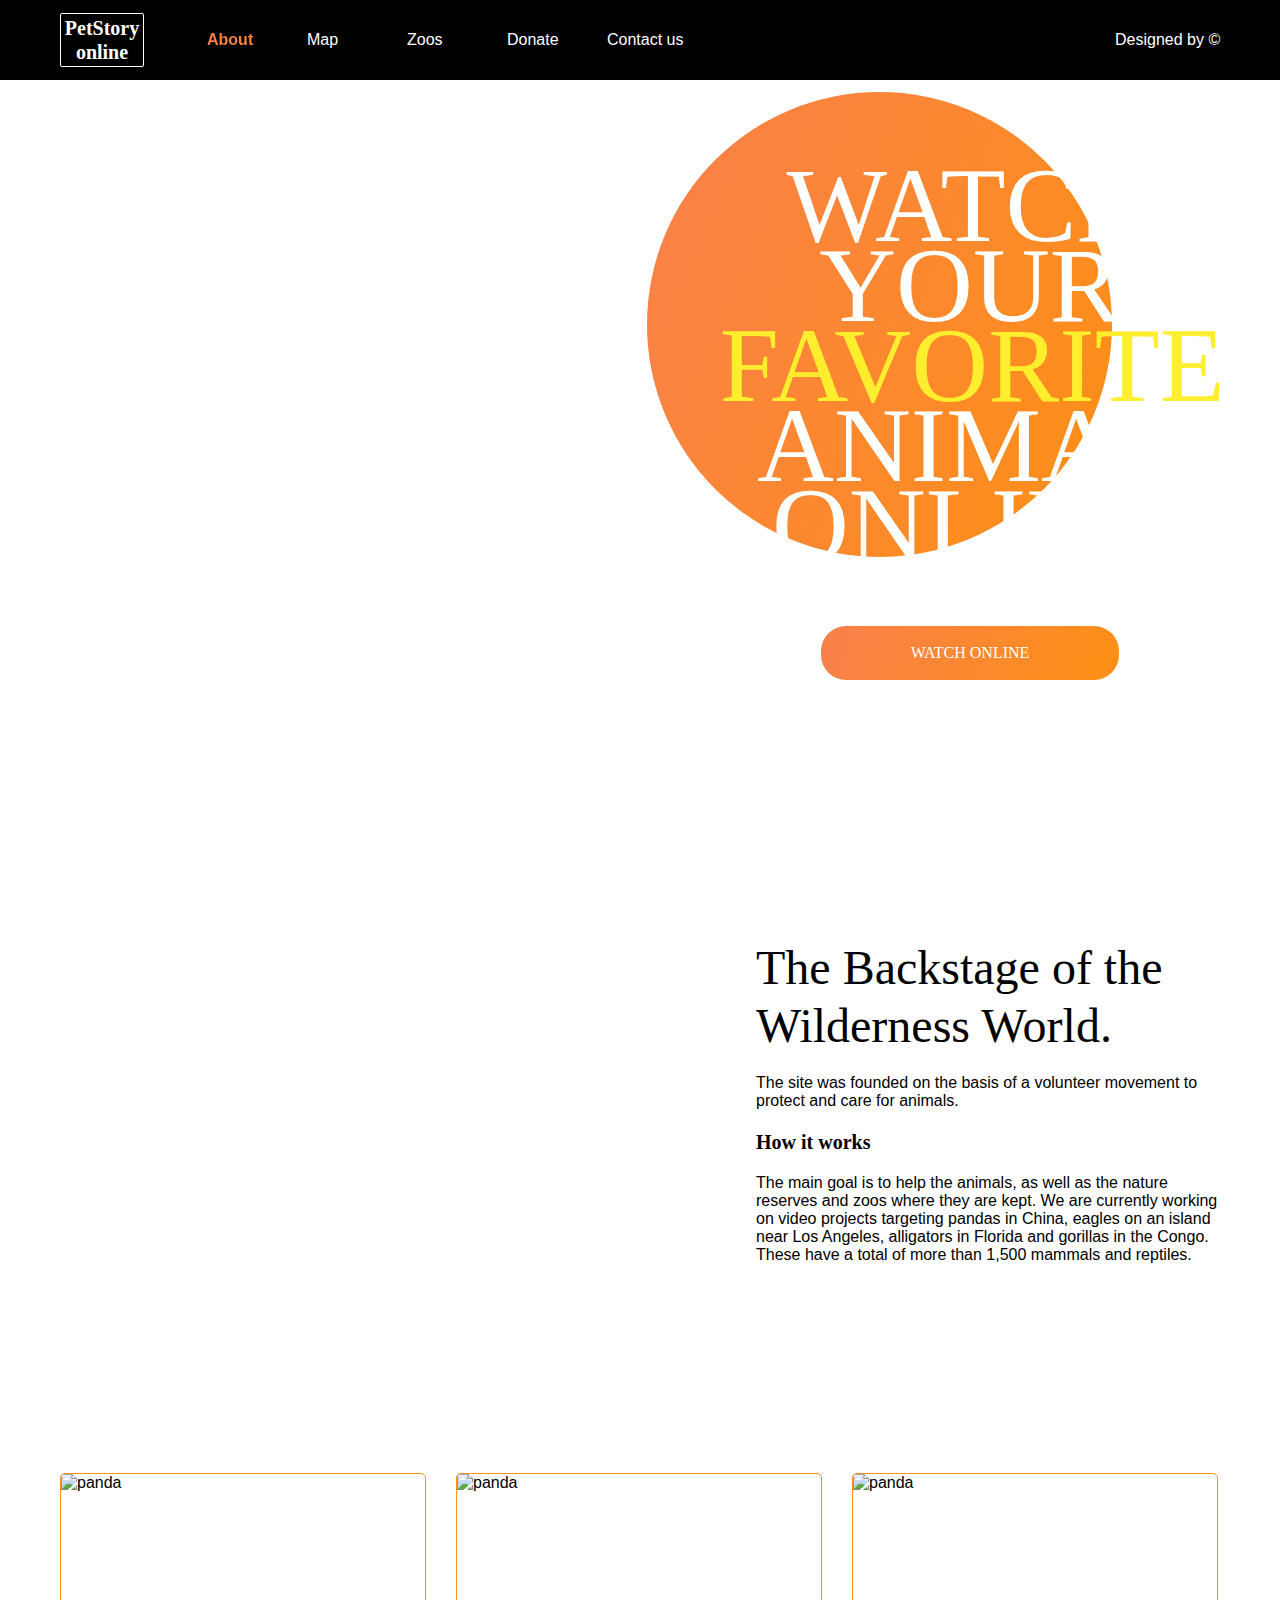
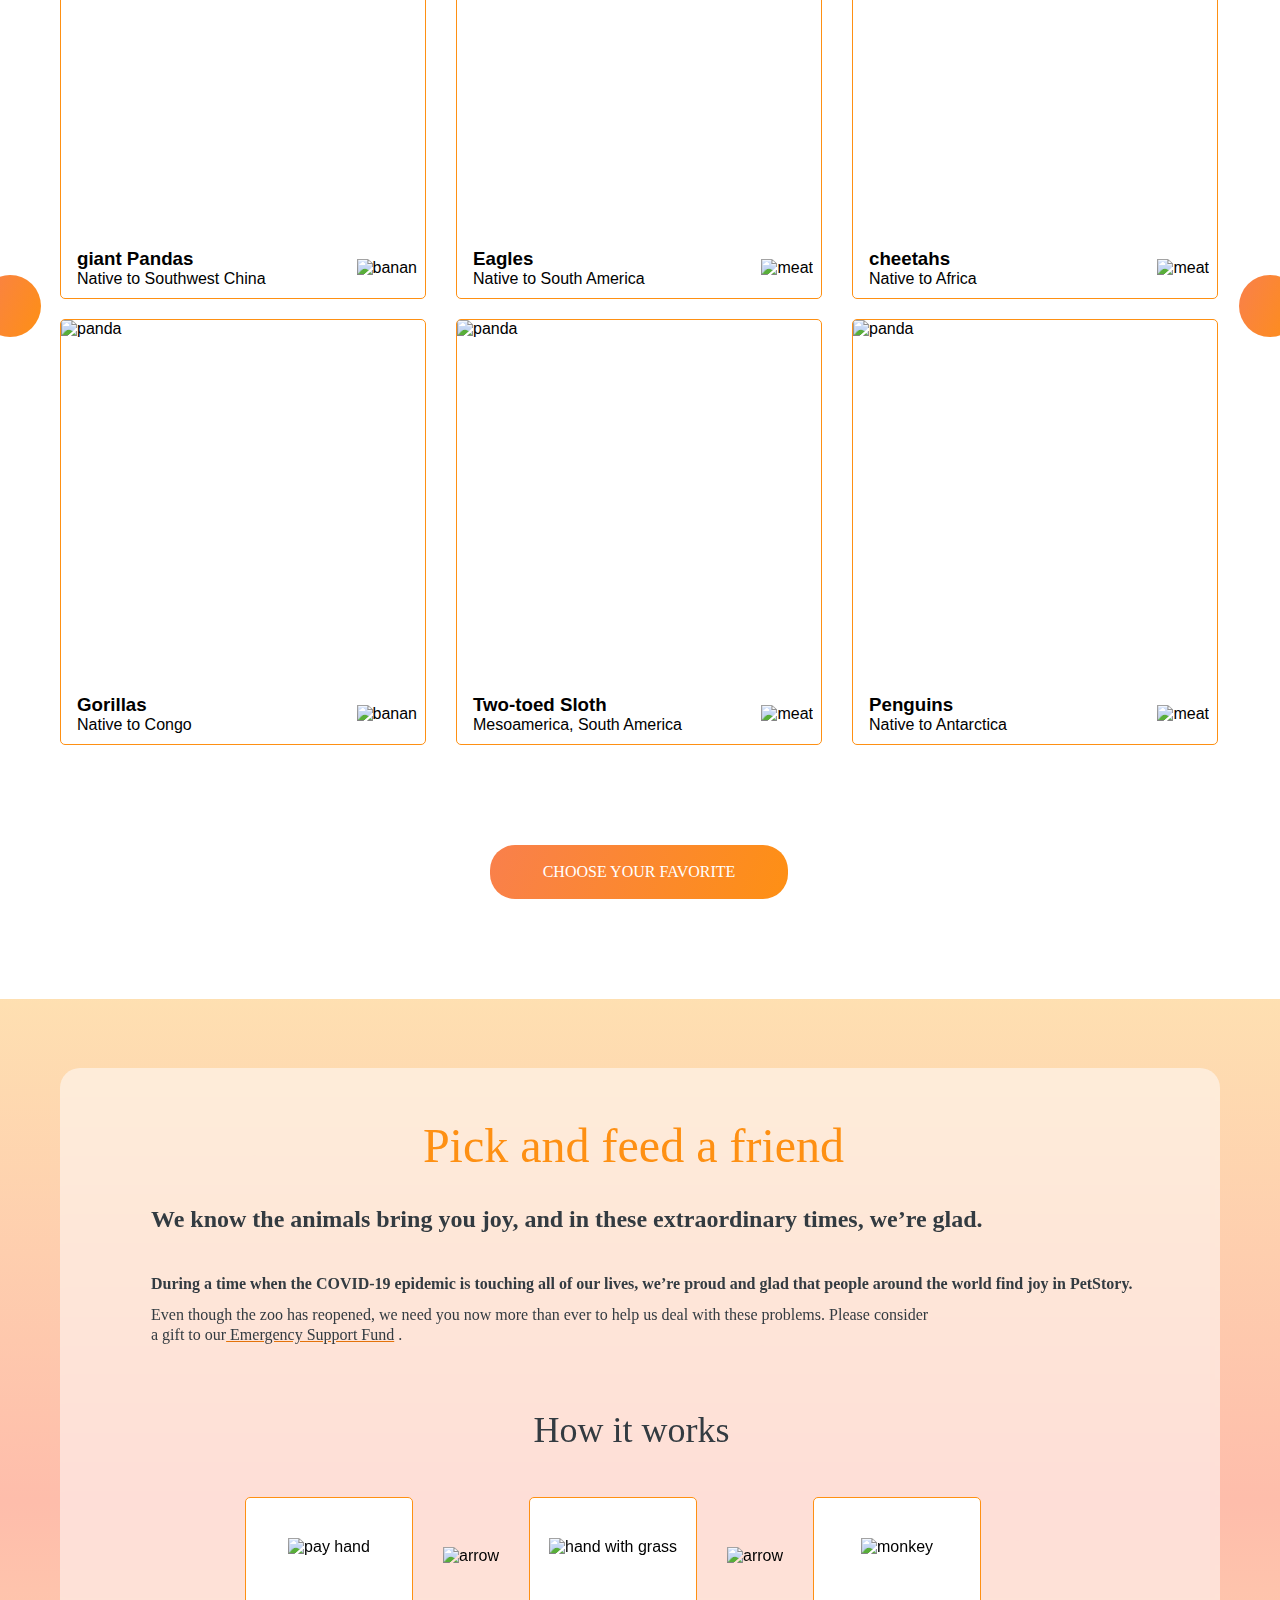
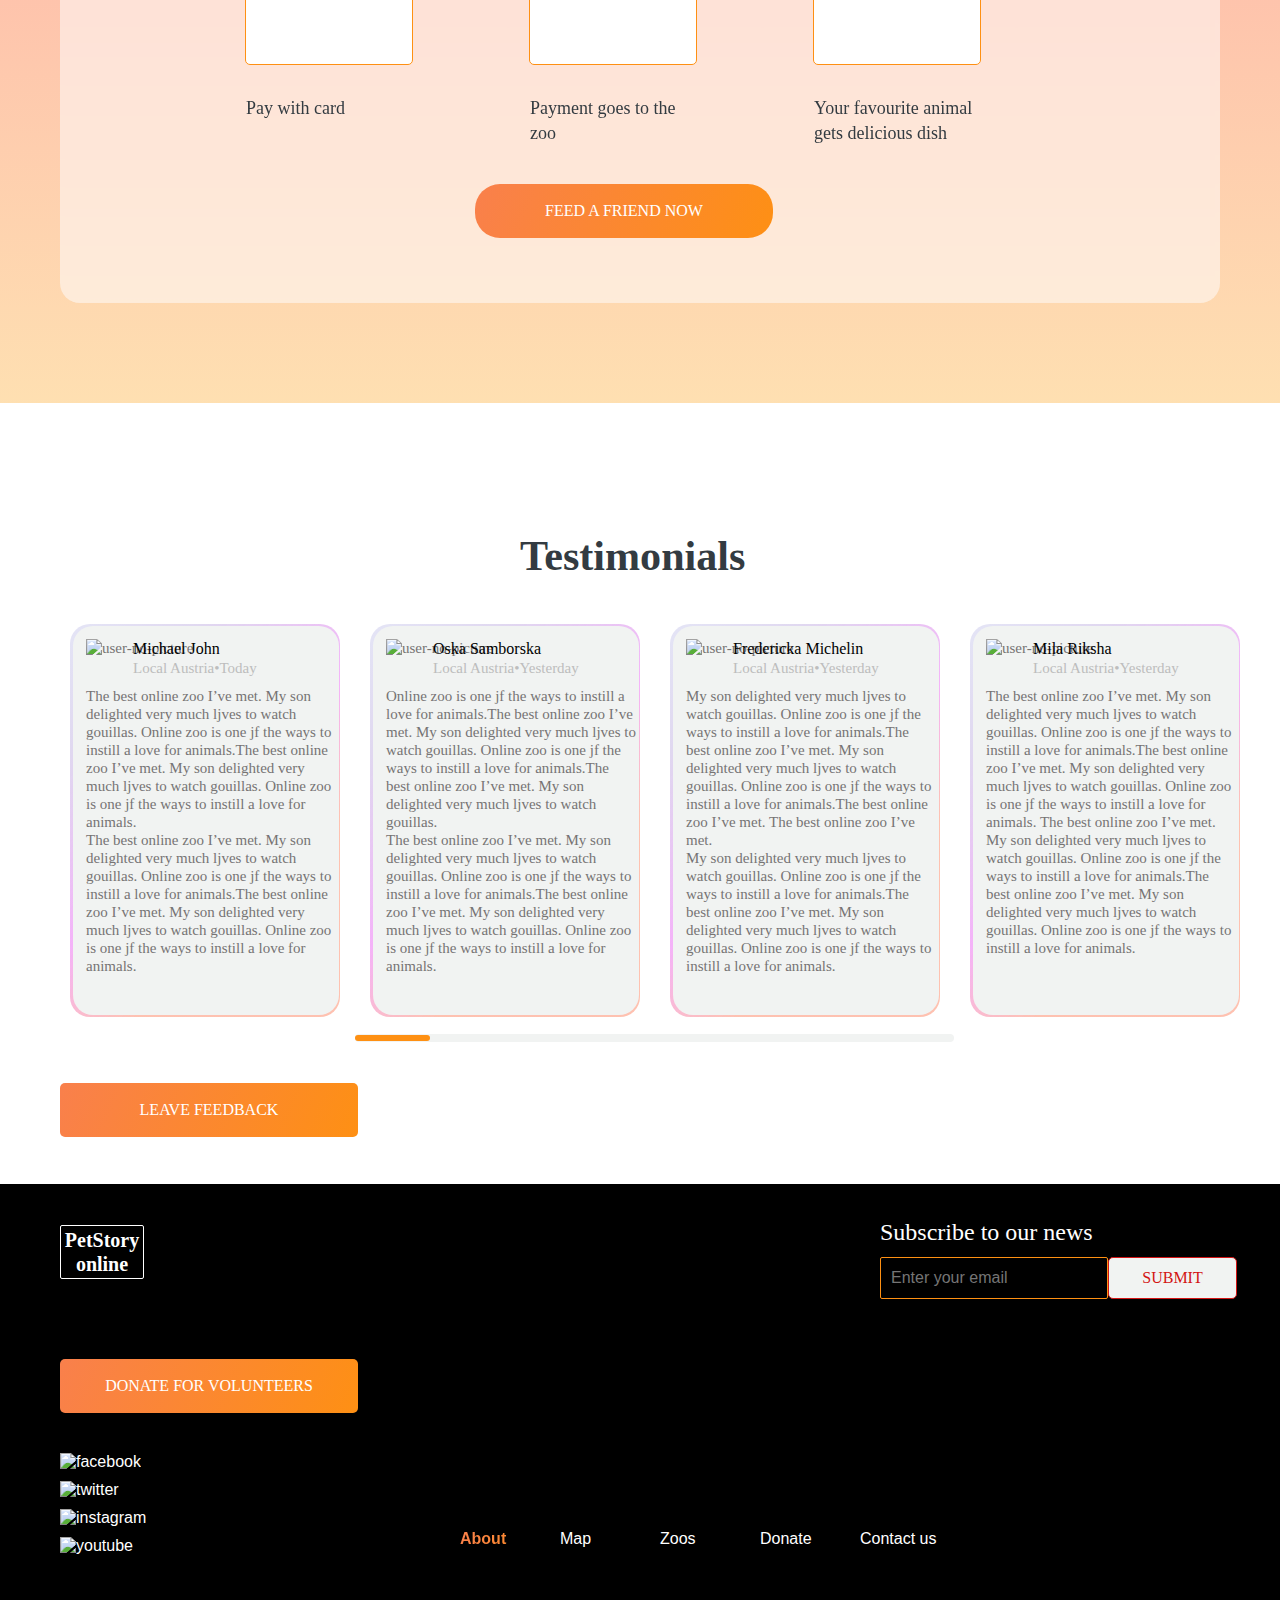
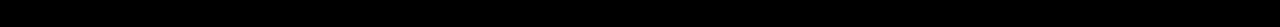
==== pages/main/index.html @ a8165b7f "init: add files" ====
<!DOCTYPE html>
<html lang="en">
<head>
  <meta charset="UTF-8">
  <meta http-equiv="X-UA-Compatible" content="IE=edge">
  <meta name="viewport" content="width=\, initial-scale=1.0">
  <link rel="stylesheet" href="style.css">
  <title>Online zoo</title>
</head>
<body>
  <header>
    <div class="wrapper">
       <div class="header-box">
        <div class="logo_and_menu">
         <div class="nav-wrapper">
            <div class="logo">
                <span class="logo-text"><a href="#"><div class="logo-bamboo"></div><h1>PetStory online</h1></a></span>
            </div>
           <div class="nav-and-designed">
                <nav class="nav header-nav">
                    <li class="nav-item"><span class="nav-text active-page"><a href="#">About</a></span></li>
                    <li class="nav-item"><span class="nav-text"><a href="#">Map</a></span></li>
                    <li class="nav-item"><span class="nav-text"><a href="#">Zoos</a></span></li>
                    <li class="nav-item"><span class="nav-text"><a href="index.html">Donate</a></span></li>
                    <li class="nav-item"><span class="nav-text"><a href="#">Contact us</a></span></li>
                </nav>
                <div class="designed-text">
                    <li><a class="designed-link" href="https://www.figma.com/file/ypzT9idgAILaSRVRmDAJxn/online-zoo-3-weeks?node-id=0%3A1">Designed by ©</a></li>
                </div>
            </div>
            </div>
            </div>
        </div>
    </div>
</header>
  <section class="promo">
    <div class="wrapper">
      <div class="content">
        <div class="button-txt">
      <div class="favorite_animal_circle"></div>
        <div class="promo-content">Watch your<p class="favorite">favorite</p>animal online</div>
          <button class="button watch-online">Watch online</button>
          </div>
        </div>
        </div>
  </section>
  <section class="backstage">
    <div class="wrapper">
        <div class="backstage-box">
            <div class="backstage-box-image">  
            </div>
            <div class="backstage-box-txt">
                <h2 class="title">The Backstage of the Wilderness World.</h2>
                <p>The site was founded on the basis of a volunteer movement to protect and care for animals.</p>
                <h2>How it works</h2>
                <p>The main goal is to help the animals, as well as the nature reserves and zoos where they are kept. We are currently working on video projects targeting pandas in China, eagles on an island near Los Angeles, alligators in Florida and gorillas in the Congo. These have a total of more than 1,500 mammals and reptiles.</p>
            </div>
        </div>
    </div>
  </section>
  <section class="animals">
    <div class="wrapper">
    <div class="animal-box">
    <div class="box-buttons">
        <button class="btn-left"></button>
        <button class="btn-right"></button>
    </div>
    <div class="card-box">
      <div class="box-second"></div>
      <div class="box-center">
          <div class="animal-card">
            <div class="img-animal">
        <img src="./assets/images/Animals-cards-1.jpg" alt="panda">
            </div>
        <div class="strategy-block-txt">
          <div class="animal-text">
        <h3>giant Pandas</h3>
        <span>Native to Southwest China</span>
        </div>
        <div class="food"><img src="./assets/icons/banana-bamboo_icon.svg" alt="banan"></div>
      </div>
      </div>
      <div class="animal-card">
        <div class="img-animal">
        <img src="./assets/images/Animals-cards-2.jpg" alt="panda">
        </div>
        <div class="strategy-block-txt">
          <div class="animal-text">
        <h3>Eagles</h3>
        <span>Native to South America</span>
        </div>
        <div class="food"><img src="./assets/icons/meet-fish_icon.svg" alt="meat"></div>
      </div>
      </div>
      <div class="animal-card">
        <div class="img-animal">
        <img src="./assets/images/Animals-cards-5.jpg" alt="panda">
        </div>
        <div class="strategy-block-txt">
          <div class="animal-text">
        <h3>cheetahs</h3>
        <span>Native to Africa</span>
        </div>
        <div class="food"><img src="./assets/icons/meet-fish_icon.svg" alt="meat"></div>
      </div>
      </div>
      <div class="animal-card">
        <div class="img-animal">
        <img src="./assets/images/Animals-cards-3.jpg" alt="panda">
        </div>
        <div class="strategy-block-txt">
          <div class="animal-text">
        <h3>Gorillas</h3>
        <span>Native to Congo</span>
        </div>
        <div class="food"><img src="./assets/icons/banana-bamboo_icon.svg" alt="banan"></div>
      </div>
      </div>
      <div class="animal-card">
        <div class="img-animal">
        <img src="./assets/images/Animals-cards-4.jpg" alt="panda">
        </div>
        <div class="strategy-block-txt">
          <div class="animal-text">
        <h3>Two-toed Sloth</h3>
        <span>Mesoamerica, South America</span>
        </div>
        <div class="food"><img src="./assets/icons/banana-bamboo_icon.svg" alt="meat"></div>
      </div>
      </div>
      <div class="animal-card">
        <div class="img-animal">
        <img src="./assets/images/Animals-cards-6.jpg" alt="panda">
        </div>
        <div class="strategy-block-txt">
          <div class="animal-text">
        <h3>Penguins</h3>
        <span>Native to Antarctica</span>
        </div>
        <div class="food"><img src="./assets/icons/meet-fish_icon.svg" alt="meat"></div>
      </div>
    </div>
    </div>
  </div>
  </div>
    <button class="button choose-your-favorite">choose your favorite</button>
  </div>
  </div>
  </section>
  <section class="pick-and-feed">
    <div class="wrapper">
      <div class="pick-and-feed-box">
        <div class="pick-and-feed-txt">
          <h2 class="main-txt">Pick and feed a friend</h2>
          <div class="pick-and-feed-content">
          <span class="title2">We know the animals bring you joy, and in these extraordinary times, we’re glad.</span>
          <span class="text2">During a time when the COVID-19 epidemic is touching all of our lives, we’re proud and glad that people around the world find joy in PetStory.</span>
          <span class="support-txt">Even though the zoo has reopened, we need you now more than ever to help us deal with these problems. Please consider a gift to our<a href="index.html" class="emergency-link"> Emergency Support Fund</a> .</span>
          </div>
          <h3 class="subtitle">How it works</h3>
          <div class="icon-box">
          <div class="card-icon">
          <img src="./assets/icons/pay.svg" alt="pay hand">
          <div>
            <span class="item-desc">Pay with card</span>
          </div>
          </div>
          <div class="arrow">
          <img src="./assets/icons/big-arrow.svg" alt="arrow">
          </div>
          <div class="card-icon">
          <img src="./assets/icons/zoo.svg" alt="hand with grass">
          <div>
            <span class="item-desc">Payment goes to the zoo</span>
          </div>
          </div>
          <div class="arrow">
          <img src="./assets/icons/big-arrow.svg" alt="arrow">
          </div>
          <div class="card-icon">
          <img src="./assets/icons/monkey.svg" alt="monkey">
          <div>
            <span class="item-desc">Your favourite animal gets delicious dish</span>
          </div>
          </div>
          </div>          
          </div>
        </div>
        <form action="donate.html">
        <button class="button friend-now">Feed a friend now</button>
        </form>
      </div>
    </div>
  </section>
  <section class="Testimonials">
  <div class="wrapper">
    <div class="title-testimation">
    <h3>Testimonials</h3>
    </div>
  <div class="layout-3-column">
    <div class="comm">
      <div class="card-comment">
        <div class="back">
      <div class="comm-content">
        <img src="./assets/icons/user_icon.svg" alt="user-no-picture">
        <h5>Michael John </h5>
        <span class="comm-title">Local Austria•Today</span>
        <p>The best online zoo I’ve met. My son delighted very much ljves to watch gouillas. Online zoo is one jf the ways to instill a love for animals.The best online zoo I’ve met. My son delighted very much ljves to watch gouillas. Online zoo is one jf the ways to instill a love for animals.</p>
        <p>The best online zoo I’ve met. My son delighted very much ljves to watch gouillas. Online zoo is one jf the ways to instill a love for animals.The best online zoo I’ve met. My son delighted very much ljves to watch gouillas. Online zoo is one jf the ways to instill a love for animals.</p>
      </div>
      </div>
      </div>
      <div class="card-comment">
        <div class="back">
      <div class="comm-content">
        <img src="./assets/icons/user1.svg" alt="user-no-picture">
        <h5>Oska Samborska</h5>
        <span class="comm-title">Local Austria•Yesterday</span>
        <p> Online zoo is one jf the ways to instill a love for animals.The best online zoo I’ve met. My son delighted very much ljves to watch gouillas. Online zoo is one jf the ways to instill a love for animals.The best online zoo I’ve met. My son delighted very much ljves to watch gouillas.</p>
        <p>The best online zoo I’ve met. My son delighted very much ljves to watch gouillas. Online zoo is one jf the ways to instill a love for animals.The best online zoo I’ve met. My son delighted very much ljves to watch gouillas. Online zoo is one jf the ways to instill a love for animals.</p>
      </div>
      </div>
      </div>
      <div class="card-comment">
        <div class="back">
      <div class="comm-content">
        <img src="./assets/icons/user2.svg" alt="user-no-picture">
        <h5>Fredericka Michelin</h5>
        <span class="comm-title">Local Austria•Yesterday</span>
        <p>My son delighted very much ljves to watch gouillas. Online zoo is one jf the ways to instill a love for animals.The best online zoo I’ve met. My son delighted very much ljves to watch gouillas. Online zoo is one jf the ways to instill a love for animals.The best online zoo I’ve met. The best online zoo I’ve met.</p>
        <p>My son delighted very much ljves to watch gouillas. Online zoo is one jf the ways to instill a love for animals.The best online zoo I’ve met. My son delighted very much ljves to watch gouillas. Online zoo is one jf the ways to instill a love for animals.</p>
      </div>
      </div>
      </div>
      <div class="card-comment">
        <div class="back">
      <div class="comm-content">
        <img src="./assets/icons/user3.svg" alt="user-no-picture">
        <h5>Mila Riksha</h5>
        <span class="comm-title">Local Austria•Yesterday</span>
        <p>The best online zoo I’ve met. My son delighted very much ljves to watch gouillas. Online zoo is one jf the ways to instill a love for animals.The best online zoo I’ve met. My son delighted very much ljves to watch gouillas. Online zoo is one jf the ways to instill a love for animals. The best online zoo I’ve met. My son delighted very much ljves to watch gouillas. Online zoo is one jf the ways to instill a love for animals.The best online zoo I’ve met. My son delighted very much ljves to watch gouillas. Online zoo is one jf the ways to instill a love for animals.</p>
      </div>
      </div>
      </div>
      <input class="bar" type="range" min="0" max="7" value="0">
      <div class="leave-feedback">
        <button class="button2 button-lf">leave feedback</button>
      </div>
    </div>
  </div>
  </div>
  </section>
  <footer class="footer">
    <div class="wrapper">
      <div class="logo-footer">
        <span class="logo-text"><a href="#"><div class="logo-bamboo"></div><h1>PetStory online</h1></a></span>
      </div>
      <div class="footer-title-box">
        <span class="subtitle-footer">Subscribe to our news</span>
        <form class="footer-email-box" action="#">
            <input class="footer-email" type="email" value="" placeholder="Enter your email" required>
            <button class="footer-email-button">Submit</button>
        </form>
    </div>
    <form action="donate.html">
      <div class="donate-for-volunteers">
        <button class="button2 donate"> donate for volunteers</button>
      </div>
    </form>
      <div class="media">
        <a href="#"><img src="./assets/icons/facebook.svg" alt="facebook"></a>
        <a href="#"><img src="./assets/icons/twitter.svg" alt="twitter"></a>
        <a href="#"><img src="./assets/icons/instagram.svg" alt="instagram"></a>
        <a href="#"><img src="./assets/icons/youtube.svg" alt="youtube"></a>
      </div>
      <div class="footer-navigation">
        <nav class="nav foooter-nav">
            <li class="nav-item"><span class="nav-text active-page"><a href="#">About</a></span></li>
            <li class="nav-item"><span class="nav-text"><a href="#">Map</a></span></li>
            <li class="nav-item"><span class="nav-text"><a href="#">Zoos</a></span></li>
            <li class="nav-item"><span class="nav-text"><a href="index.html">Donate</a></span></li>
            <li class="nav-item"><span class="nav-text"><a href="#">Contact us</a></span></li>
        </nav>
    </div>

    </div>
  </footer>
</body>
</html>
---- pages/main/style.css ----
* {
    margin: 0;
    padding: 0;
}
html{
    font-size: 10px;
}
body{
    font-size: 1.6rem;
    font-family: 'Roboto', sans-serif;
}

li{
    display: flex;
    width: 40px;
}

section {
    display: flex;
}
h1{
    font-family: 'Roboto';
    text-align: center;
    line-height: 120%;
    font-size: 20px;
    background-image: url(./assets/icons/bamboo.svg);
    background-position: 10px bottom;
    background-repeat: no-repeat;
}
h2{
    font-family: 'Roboto';
    line-height: 120%;
    font-size: 20px;
}
.wrapper {
    width: 1160px;
    height: 100%;
    margin: 0 auto;
}
.promo{
    height: 780px;
    background-image: url(assets/images/Giant\ Panda.png);
    background-position: center;
    background-repeat: no-repeat;
    background-size: cover;
}
.promo-content {
    width: 500.31px;
    height: 400px;
    font-family: 'Roboto';
    font-style: normal;
    font-weight: 500;
    font-size: 106.496px;
    line-height: 75%;
    color: #ffffff;
    text-align: center;
    text-transform: uppercase;
    z-index: 2;
  }
  .button {
    width: 298px;
    height: 54px;
    color: #FFFFFF;
    font-family: 'Roboto';
    font-weight: 500;
    font-size: 16px;
    line-height: 140%;
    text-transform: uppercase;
    background: linear-gradient(113.96deg, #F9804B 1.49%, #FE9013 101.44%);
    border: none;
    border-radius: 25px;
    cursor: pointer;
  }
  .button2 {
    width: 298px;
    height: 54px;
    color: #FFFFFF;
    font-family: 'Roboto';
    font-weight: 500;
    font-size: 16px;
    line-height: 140%;
    text-transform: uppercase;
    background: linear-gradient(113.96deg, #F9804B 1.49%, #FE9013 101.44%);
    border: none;
    border-radius: 5px;
    cursor: pointer;
  }
  .button-txt {
    position: relative;
    display: flex;
    flex-direction: column;
    align-items: center;
    gap: 60px;
    width: 500px;
    padding-bottom: 100px;
  }
  .content{
    display: flex;
    justify-content: flex-end;
    align-items: flex-end;
    height: 100%;
  }
  .animal_box {
    display: flex;
    justify-content: flex-end;
    align-items: flex-end;
    height: 100%;
  }
  .favorite_animal_circle {
    position: absolute;
    top: -74px;
    left: -73px;
    width: 465px;
    height: 465px;
    background: linear-gradient(113.96deg, #F9804B 1.49%, #FE9013 101.44%);
    border-radius: 50%;
    z-index: 1;
  }
  .favorite{
    color: #FFEE2E;
  }
a {
    text-decoration: none;
    color: inherit;
    
}
li {
    list-style: none;
    width: 150px;
}


footer{
    background-color: black;
    color: white;
    height: 443px;
}
.button:hover{
    background: linear-gradient(113.96deg, #E47209, #E47209 101.44%);
    transform: scale(1);
}
.button2:hover{
    background: linear-gradient(113.96deg, #E47209, #E47209 101.44%);
    transform: scale(1);
}
.button:active{
    background: linear-gradient(113.96deg, #4B9200, #4B9200 101.44%);
    transform: scale(1);
}
.button2:active{
    background: linear-gradient(113.96deg, #4B9200, #4B9200 101.44%);
    transform: scale(1);
}
.btn-left:active{
    background: linear-gradient(113.96deg, #4B9200, #4B9200 101.44%);
    transform: scale(1);
}
.btn-right:active{
    background: linear-gradient(113.96deg, #4B9200, #4B9200 101.44%);
    transform: scale(1);
}
.pick-and-feed{
    background: linear-gradient(rgba(254, 210, 144, 0.7), rgba(254, 189, 171, 1), rgba(254, 210, 144, 0.7));
    position: relative;
    display: flex;
    height: 1004px;
}
.pick-and-feed-box{
    position: relative;
    display: flex;
    height: 835px;
    left: 0;
    top: 69px;
    backdrop-filter: blur(2px);
    background: rgba(253, 253, 255, 0.52);
    border-radius: 20px;
}
.backstage {
    padding-top: 120px;
    padding-bottom: 120px;
    background-image: url(assets/images/flower_foto1.png);
    background-position: center right 0;
    background-repeat: no-repeat;
  }
.backstage-box-image {
    min-width: 609px;
    height: 403px;
    background-image: url(assets/images/bamboo-cap.png);
    background-position: center;
    background-repeat: no-repeat;
    background-size: cover;
    backdrop-filter: blur(2px);
  }
  .backstage-box-txt {
    display: flex;
    flex-direction: column;
    justify-content: space-between;
    gap: 20px;
  }
  .backstage-box {
    display: flex;
    align-items: center;
    gap: 87px;
  }

.title{
    font-family: 'Roboto';
    font-style: normal;
    font-weight: 400;
    font-size: 48px;
    line-height: 120%;
  }
header {
    position: sticky;
    display: flex;
    height: 80px;
    top: 0;
    color: #FFFFFF;
    background-color: #000000;
    margin-bottom: -80px;
    z-index: 500;
}

.header-box {
    display: flex;
    justify-content: space-between;
    align-items: center;
    height: 100%;
}

.nav-wrapper {
    display: flex;
    gap: 63px;
}

.logo {
    display: flex;
    justify-content: center;
    align-items: center;
    width: 82px;
    height: 52px;
    text-align: center;
    border: 1px solid #FFFFFF;
    border-radius: 2px;
}

.logo-text {
    position: relative;
    font-size: 19.0145px;
    line-height: 120%;
}

.logo-bamboo {
    position: absolute;
    top: 20px;
    left: 10px;
    width: 20px;
    height: 20.98px;
    background-repeat: no-repeat;
}

.nav-and-designed {
    display: flex;
    justify-content: space-between;
    align-items: center;
}
.nav-text{
    width: 100px;

}
nav {
    display: flex;
    justify-content: space-between;
    align-items: center;
    width: 472px;
    font-weight: 500;
}
.designed-text a:hover{
    color:#F9804B;
}
.nav a:hover {
    color: #FE9013;
}

.active-page {
    background-image: linear-gradient(113.96deg, #F9804B 1.49%, #FE9013 101.44%);
    -webkit-background-clip: text;
    -webkit-text-fill-color: transparent;
    background-clip: text;
    font-weight: bolder;
}

.nav-item .active-page a {
    text-decoration: none;
    user-select: none;
    cursor: default;
    pointer-events: none;
}

.designed-text {
    padding-left: 436px;
    font-weight: 500;
}
/*   wefffffffffffffffffffffffffffffffffffffffffffffffffffffffffffffffffffffffffffffffffffffffffffffffffffffffffffffffffffff*/
.animals{
    padding-top: 50px;
    background: url(assets/images/palm_foto.png) left bottom no-repeat, url(assets/images/strelitzia\ 1.png) right bottom no-repeat;   
}
.animal-box{
    position: relative;
    display: flex;
    float: left;
    flex-direction: column;
}
.box-buttons{
    position: absolute;
    top: 402px;
    left: -81px;
    display: flex;
    justify-content: space-between;
    width: 1322px;
}
.btn-left, 
.btn-right{
    width: 62px;
    height: 62px;
    background-position: center;
    background-repeat: no-repeat;
    border: none;
    border-radius: 50%;
}
.btn-left {
    background-image: url(assets/icons/arrow-left.svg), linear-gradient(113.96deg, #F9804B 1.49%, #FE9013 101.44%);
  }
  
.btn-right {
    background-image: url(assets/icons/arrow-right.svg), linear-gradient(113.96deg, #F9804B 1.49%, #FE9013 101.44%);
  }
.strategy-block-txt{
    position: relative;
    top: 0;
    left: 0;
    display: flex;
    justify-content: space-between;
    align-items: center;
    height: 60px;
    padding: 0 8px 0 16px;
    transition: 0.5s;
}
.cards-box {
    position: relative;
    left: -1189px;
    display: flex;
    gap: 30px;
    width: 3537px;
    transition: 1s;
  }
  .animal-card {
    overflow: hidden;
    position: relative;
    box-sizing: border-box;
    display: flex;
    flex-direction: column;
    width: 366px;
    height: 426px;
    background-color: #FFFFFF;
    border: 1px solid #FE9013;
    border-radius: 5px;
    transition: 0.3s;
  }
  
  .box-center,
  .box-second {
    display: flex;
    flex-wrap: wrap;
    gap: 20px 30px;
    width: 1159px;
  }
  
.food{
    position: relative;
    display: flex;
    align-items: center;
}
.animal-card:hover .strategy-block-txt {
    top: -80px;
    color: #FFFFFF;
    z-index: 200;
    opacity: 1;
    transform: scale(1);
}
.img-animal{
    height: 368px;
    background-size: 100%;
    background-position: center;
    background-repeat: no-repeat;
    transition: 0.5s;
}
.animal-card:hover {
    background: #000000;
  }
  .img-animal:hover{
    transform: scale(1.60);
    opacity: 0.8;
    transform: 0.2s;
  }
.choose-your-favorite{
    align-self: center;
    margin-left: 430px;
    margin-top: 100px;
    margin-bottom: 100px;
}
.card-icon{
    position: relative;
    box-sizing: border-box;
    flex-direction: column;
    width: 168px;
    height: 168px;
    background-color: #FFFFFF;
    border: 1px solid #FE9013;
    border-radius: 5px;
    transition: 0.3s;
    padding-top: 40px;
    margin-top: 490px;
    align-items: center;
}
.arrow{
    margin-top: 540px;
}
.pick-and-feed-box{
    display: flex;
    align-items: center;
    text-align: center;
}
.icon-box{
    display: flex;
    flex-wrap: wrap;
    gap: 50px 30px;
    width: 1159px;
    position: relative;
    margin-left: 385px;
}
.main-txt{
    position: absolute;
    width: 463px;
    height: 58px;
    left: calc(50% - 463px/2 + 1.5px);
    top: 110px;
    font-family: 'Roboto';
    font-style: normal;
    font-weight: 400;
    font-size: 48px;
    line-height: 120%;
    text-align: center;
    color: #FE9013;
}
.title2{
    position: absolute;
    width: 843px;
    height: 29px;
    left: calc(50% - 843px/2 - 59.5px);
    top: 198px;
    font-family: 'Roboto';
    font-style: normal;
    font-weight: 400;
    font-size: 24px;
    line-height: 120%;
    color: #333B41;
    font-weight: bold;
}
.text2{
    position: absolute;
    width: 990px;
    height: 21px;
    left: calc(50% - 1061px/2 + 49.5px);
    top: 267px;
    font-family: 'Roboto';
    font-style: normal;
    font-weight: 500;
    font-size: 16px;
    line-height: 130%;
    color: #333B41;
    font-weight: bold;
}
.support-txt{
    position: absolute; 
    width: 780px;
    height: 42px;
    left: calc(50% - 863px/2 - 49.5px);
    top: 298px;
    font-family: 'Roboto';
    font-style: normal;
    font-weight: 400;
    font-size: 16px;
    line-height: 130%;
    color: #333B41;
    text-align: left;
}
.pick-and-feed-content{
    text-align: left;
}
.subtitle{
    position: absolute;
    height: 47px;
    left: calc(50% - 209px/2 - 0.5px);
    top: 400px;
    font-family: 'Roboto';
    font-style: normal;
    font-weight: 400;
    font-size: 36px;
    line-height: 130%;
    width: 209px;
    color: #333B41;
}
.pick-and-feed-txt{
    position: relative;
    display: flex;
    margin-bottom: 300px;
    margin-left: -200px;
}
.item-desc{
    position: absolute;
    width: 168px;
    height: 46px;
    left: 0px;
    top: 198px;
    font-family: 'Roboto';
    font-style: normal;
    font-weight: 400;
    font-size: 18px;
    line-height: 140%;
    text-align: left;
    color: #333B41;
}
.emergency-link{
    text-decoration: underline;
    text-decoration-color:#E47209;
}
.friend-now{
    position: absolute;
    margin-left: 415px;
    margin-top: -50px;
    text-align: center;
}
.card-comment{
    box-sizing: border-box;
    flex-direction: column;
    position: relative;
    width: 270px;
    height: 393px;
    left: calc(50% - 268px/2 - 446px);
    top: 94px;
    background: #F1F3F2;
    border-radius: 20px;
    background: linear-gradient(315.75deg, rgba(254, 189, 171, 0.74) 30.06%, rgba(243, 169, 248, 0.66) 50.74%, #E0D8F0 80.49%, #EAF7FE 127.9%, #EAF7FE 149.54%), linear-gradient(315.75deg, rgba(254, 189, 171, 0.74) 30.06%, rgba(243, 169, 248, 0.66) 50.74%, #E0D8F0 80.49%, #EAF7FE 127.9%, #EAF7FE 149.54%);
    border-radius: 20px;
    transition: 0.3s;
    align-items: center;
    display: flex;
    align-items: center;
    
}
.layout-3-column{
    display: flex;
    flex-direction: column;
    gap: 21px;
    align-items: center;
    width: 1180px;
}
.comm{
    display: flex;
    flex-wrap: wrap;
    gap: 20px 30px;
    align-items: center;
    height: 575px;
    left: 220px;
    right: 220px;
    top: 3753px;
}
.Testimonials{
    display: flex;
    height: 781px;
    left: 0px;
    top: 3813px;
    background: url(assets/images/leav_foto.png) right bottom no-repeat;
}
.title-testimation{
    position: relative;
    width: 206px;
    height: 47px;
    left: 460px;
    top: 0px;
    font-family: 'Roboto';
    font-style: normal;
    font-weight: 400;
    font-size: 36px;
    line-height: 130%;
    text-align: center;
    color: #333B41;
    align-items: center;
    display: flex;
    margin-top: 130px;
    margin-bottom: -50px;

}
.comm-content{
    position: absolute;
    width: 237px;
    height: 309px;
    left: 0px;
    top: 0px;
    font-family: 'Roboto';
    font-style: normal;
    font-weight: 300;
    font-size: 15px;
    line-height: 120%;
    color: #767474;
}
.comm-content h5{
    position: absolute;
    width: 135px;
    height: 19px;
    left: 63px;
    top: 15px;
    font-family: 'Roboto';
    font-style: normal; 
    font-weight: 400;
    font-size: 16px;
    line-height: 120%;
    color: #000000;
}
.comm-content img{
    position: absolute;
    left: 16px;
    right: 0%;
    top: 15px;
    bottom: 0%;
}
.comm-title{
    position: absolute;
    width: 165px;
    height: 18px;
    left: 63px;
    top: 35px;
    font-family: 'Roboto';
    font-style: normal;
    font-weight: 300;
    font-size: 15px;
    line-height: 120%;
    color: #BDBDBD;
}
.comm-content p {
    position: relative;
    display: flex;
    width: 250px;
    left: 16px;
    top: 63px;
    font-family: 'Roboto';
    font-style: normal;
    font-weight: 300;
    font-size: 15px;
    line-height: 120%;
    color: #767474;
}
.back{
    display: flex;
    width: 266px;
    height: 389px;
    background: rgba(241, 243, 242, 1);
    border-radius: 20px;
    margin-top: 2px;
    margin-left: 1px;
}
.button-lf{
    position: relative;
    margin-top: 120px;
}
.logo-footer {
    display: flex;
    justify-content: center;
    align-items: center;
    width: 82px;
    height: 52px;
    text-align: center;
    border: 1px solid #FFFFFF;
    border-radius: 2px;
    top: 41px;
}

.logo-footer  {
    position: relative;
    font-size: 19.0145px;
    line-height: 120%;
}

.logo-bamboo {
    position: absolute;
    top: 20px;
    left: 10px;
    width: 20px;
    height: 20.98px;
    background-repeat: no-repeat;
}
.donate{
    margin-top: 60px;
    position: relative;
}
.media{
    position: relative;
    width: 100px;
    margin-top: 30px;
    gap: 10%;
}
.media img{
    padding-top: 10px;
}
.footer-navigation{
    position: relative;
    margin-left: 400px;
    margin-top: -25px;
}
.subtitle-footer{
    display: flex;
    width: 237px;
    height: 29px;
    right: 320px;
    top: 40px;
    font-family: 'Roboto';
    font-style: normal;
    font-weight: 400;
    font-size: 24px;
    line-height: 120%;
    color: #FFFFFF;
}
.footer-title-box{
    margin-left: 820px;
    margin-top: -20px;

}
.footer-email {
    box-sizing: border-box;
    width: 228px;
    height: 42px;
    font-style: normal;
    font-weight: 400;
    font-size: 16px;
    line-height: 140%;
    padding: 10px 7px 10px 10px;
    color: #BDBDBD;
    background-color: transparent;
    border: 0.7px solid #FE9013;
    border-radius: 2px;
}
.footer-email-button{
    width: 129px;
    height: 42px;
    color:  rgba(211, 20, 20, 1);
    font-family: 'Roboto';
    font-weight: 500;
    font-size: 16px;
    line-height: 140%;
    text-transform: uppercase;
    background: #F1F3F2;
    border: none;
    border-radius: 25px;
    cursor: pointer;
    border: 1px solid rgba(211, 20, 20, 1);
    border-radius: 5px;
    position: absolute;
}
.footer-email-button:active{
    color: #4B9200; 
    transform: scale(1);
}
.footer-email-button:hover{
    transform: scale(1);
}
.footer-email-box{
    position: relative;
    width: 300px;
    margin-top: 10px;
}
.bar::before{
    position: absolute;
    background: linear-gradient(315.75deg, rgba(254, 189, 171, 0.74) 30.06%, rgba(243, 169, 248, 0.66) 50.74%, #E0D8F0 80.49%, #EAF7FE 127.9%, #EAF7FE 149.54%), linear-gradient(315.75deg, rgba(254, 189, 171, 0.74) 30.06%, rgba(243, 169, 248, 0.66) 50.74%, #E0D8F0 80.49%, #EAF7FE 127.9%, #EAF7FE 149.54%);
    border-radius: 5px;
}
.bar{
    position: relative;
    align-self: center;
    width: 599px;
    height: 6px;
    margin-left: 295px;
    margin-bottom: -190px;
}
input[type=range] {
    width: 599px;
    height: 8px;
    background-color: #F1F3F2;
    border-radius: 5px;
    -webkit-appearance: none;
    -moz-appearance: none;
    appearance: none;
}
  
  input[type="range"]::-webkit-slider-thumb{
    -webkit-appearance: none;
    height: 36px;
    width: 12.5%;
    height: 6px;
    background: #FE9013;
    border-radius: 5px;
    cursor: pointer;
}
  
input[type="range"]::-webkit-slider-thumb:hover{
    background: #F9804B;
}
  
input[type="range"]:active::-webkit-slider-thumb{
    background: #4B9200;
}
  
input[type="range"]::-webkit-slider-thumb:active{
    background: #4B9200;
}
  
  
input[type=range]::-webkit-slider-runnable-track{
    width: 100%;
    cursor: pointer;
}
  
.bar::before{
    position: absolute;
    background: linear-gradient(315.75deg, rgba(254, 189, 171, 0.74) 30.06%, rgba(243, 169, 248, 0.66) 50.74%, #E0D8F0 80.49%, #EAF7FE 127.9%, #EAF7FE 149.54%), linear-gradient(315.75deg, rgba(254, 189, 171, 0.74) 30.06%, rgba(243, 169, 248, 0.66) 50.74%, #E0D8F0 80.49%, #EAF7FE 127.9%, #EAF7FE 149.54%);
    border-radius: 5px;
}
  
.testimonials-sliderline-button{
    width: 115.19px;
    height: 6px;
    background: #FE9013;
    border-radius: 5px;
}
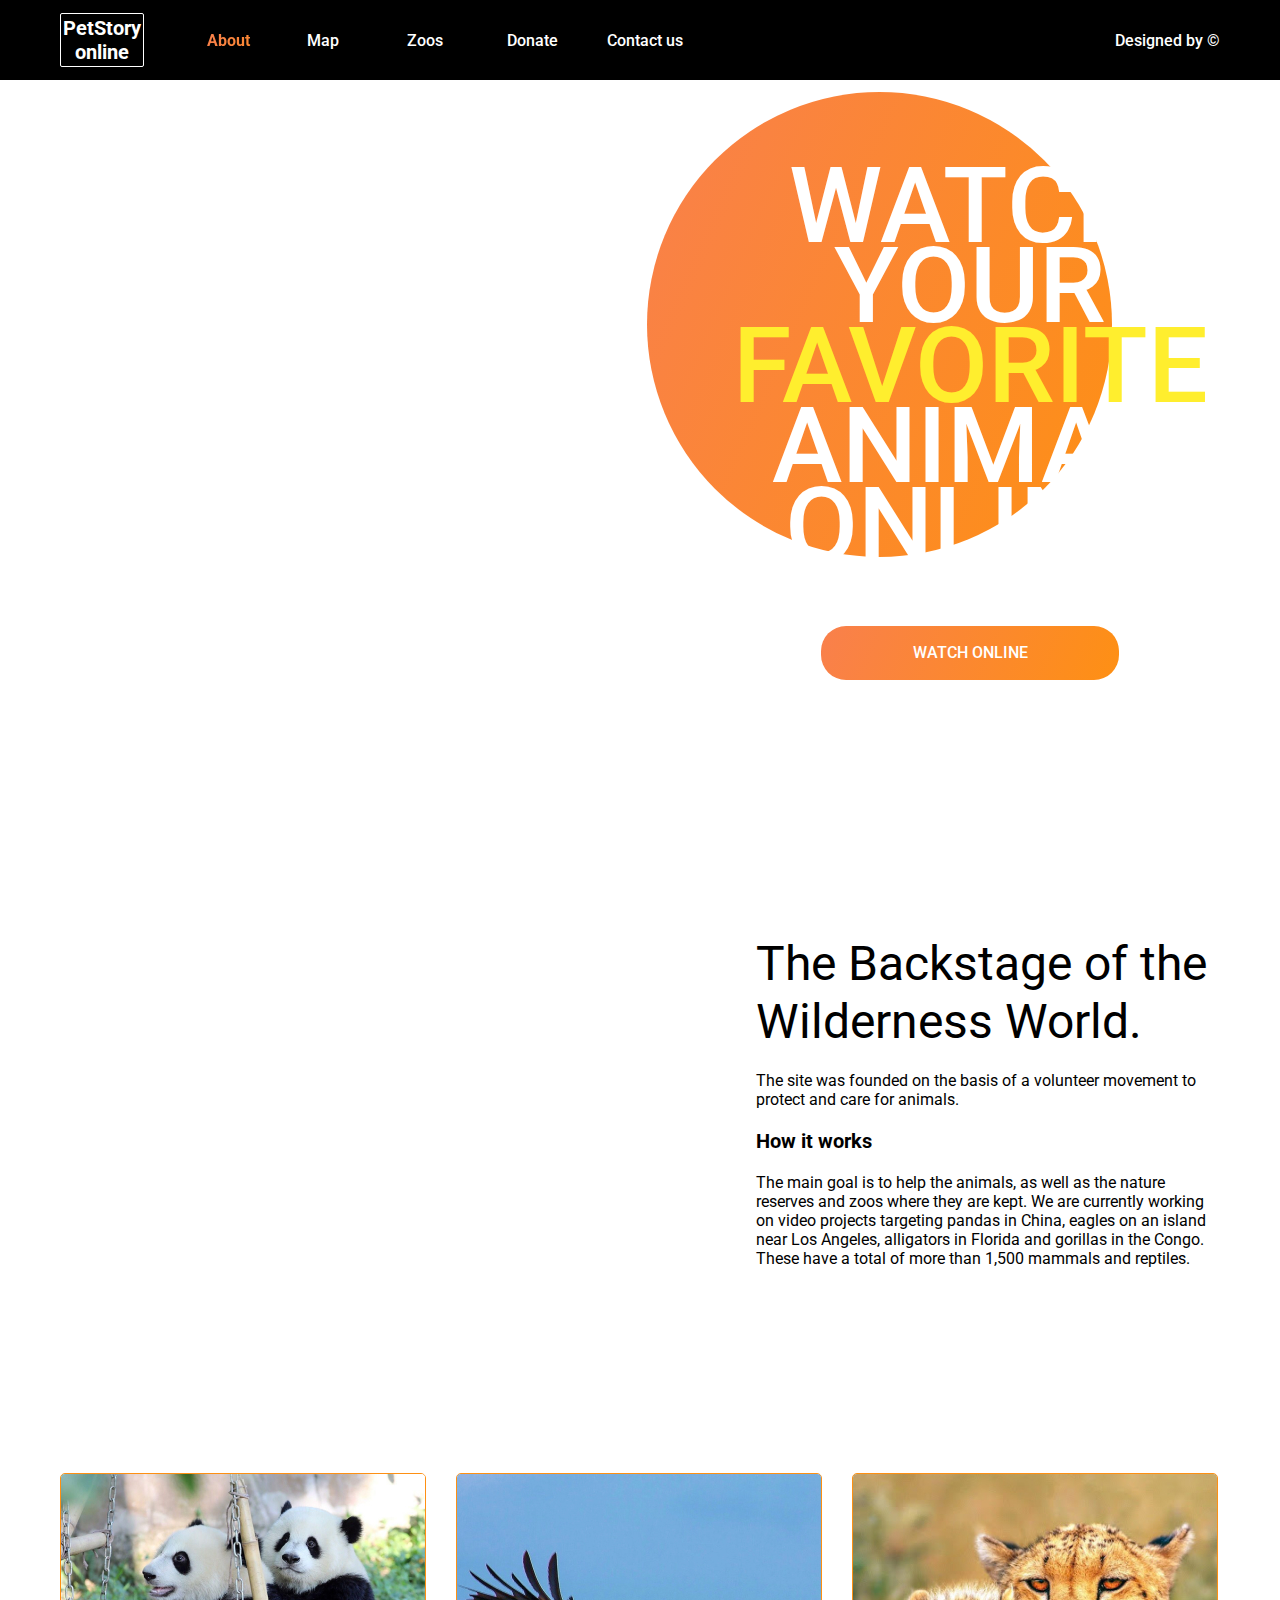
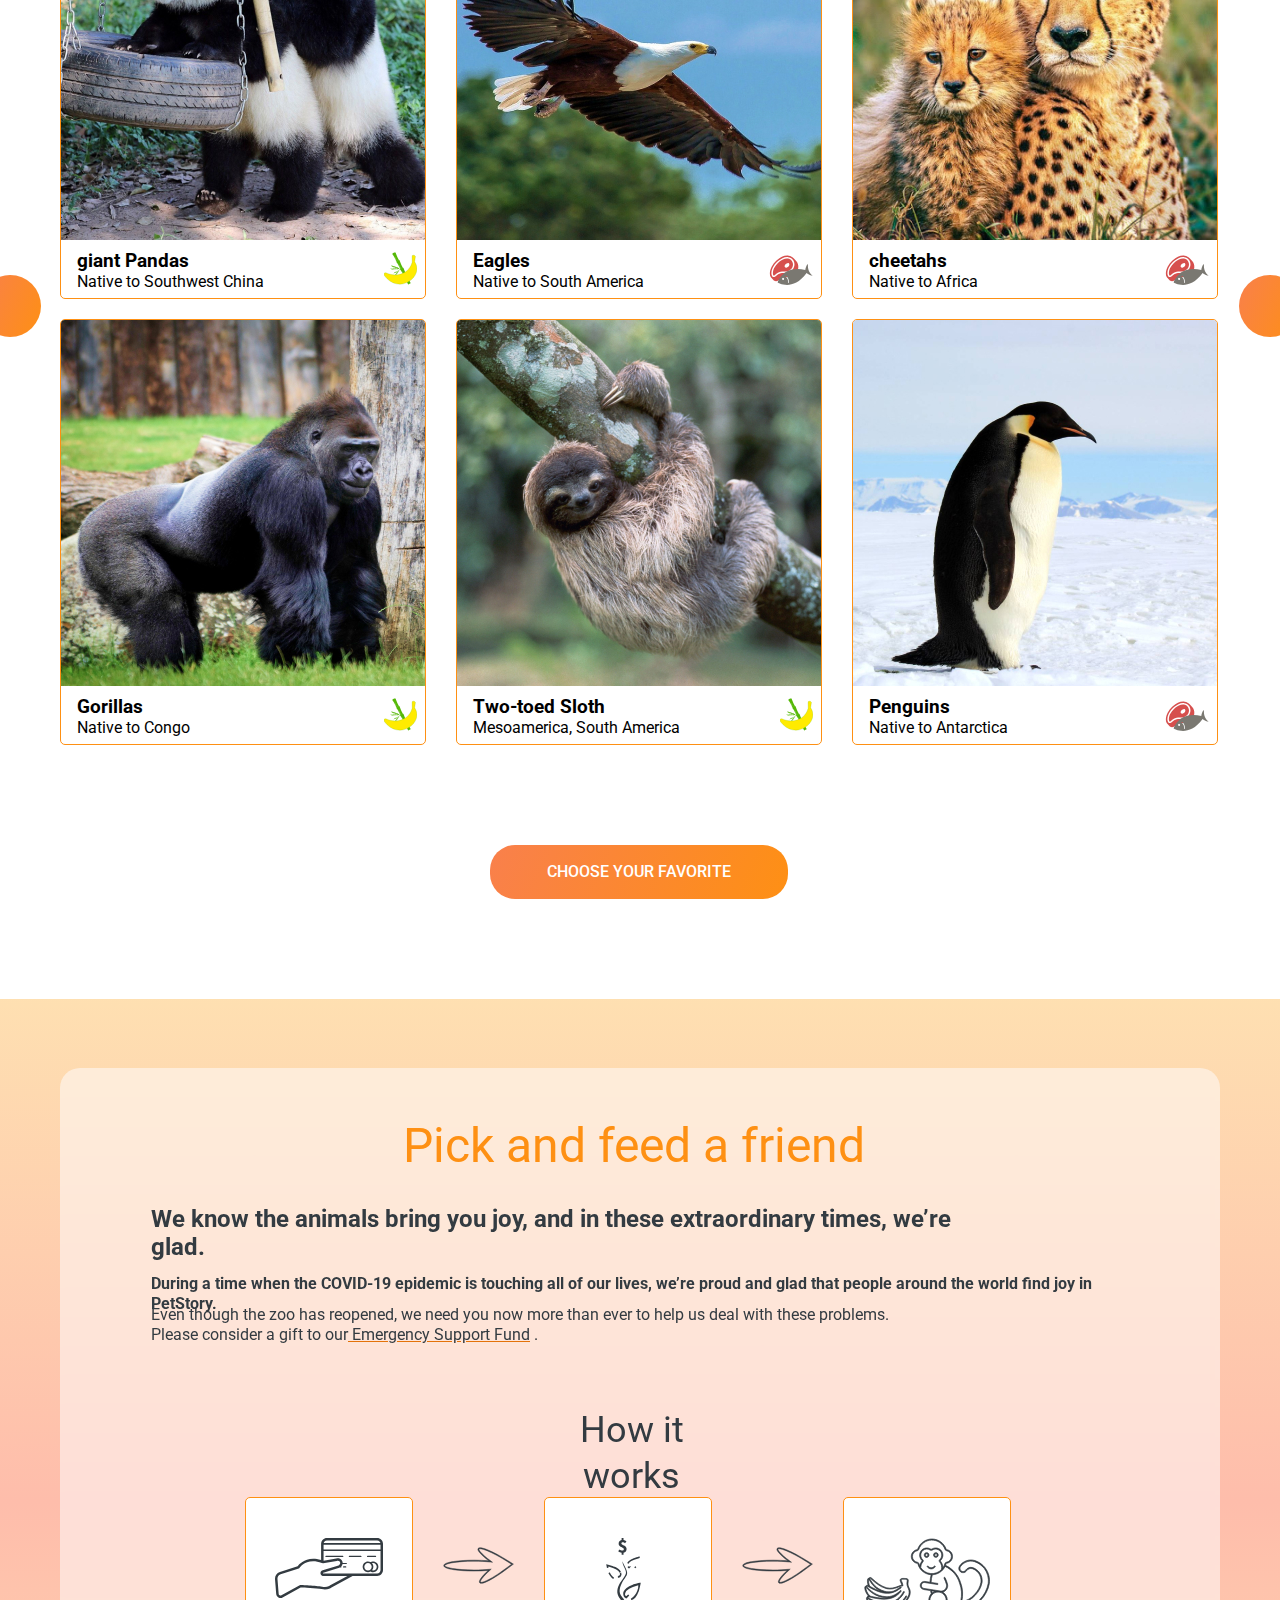
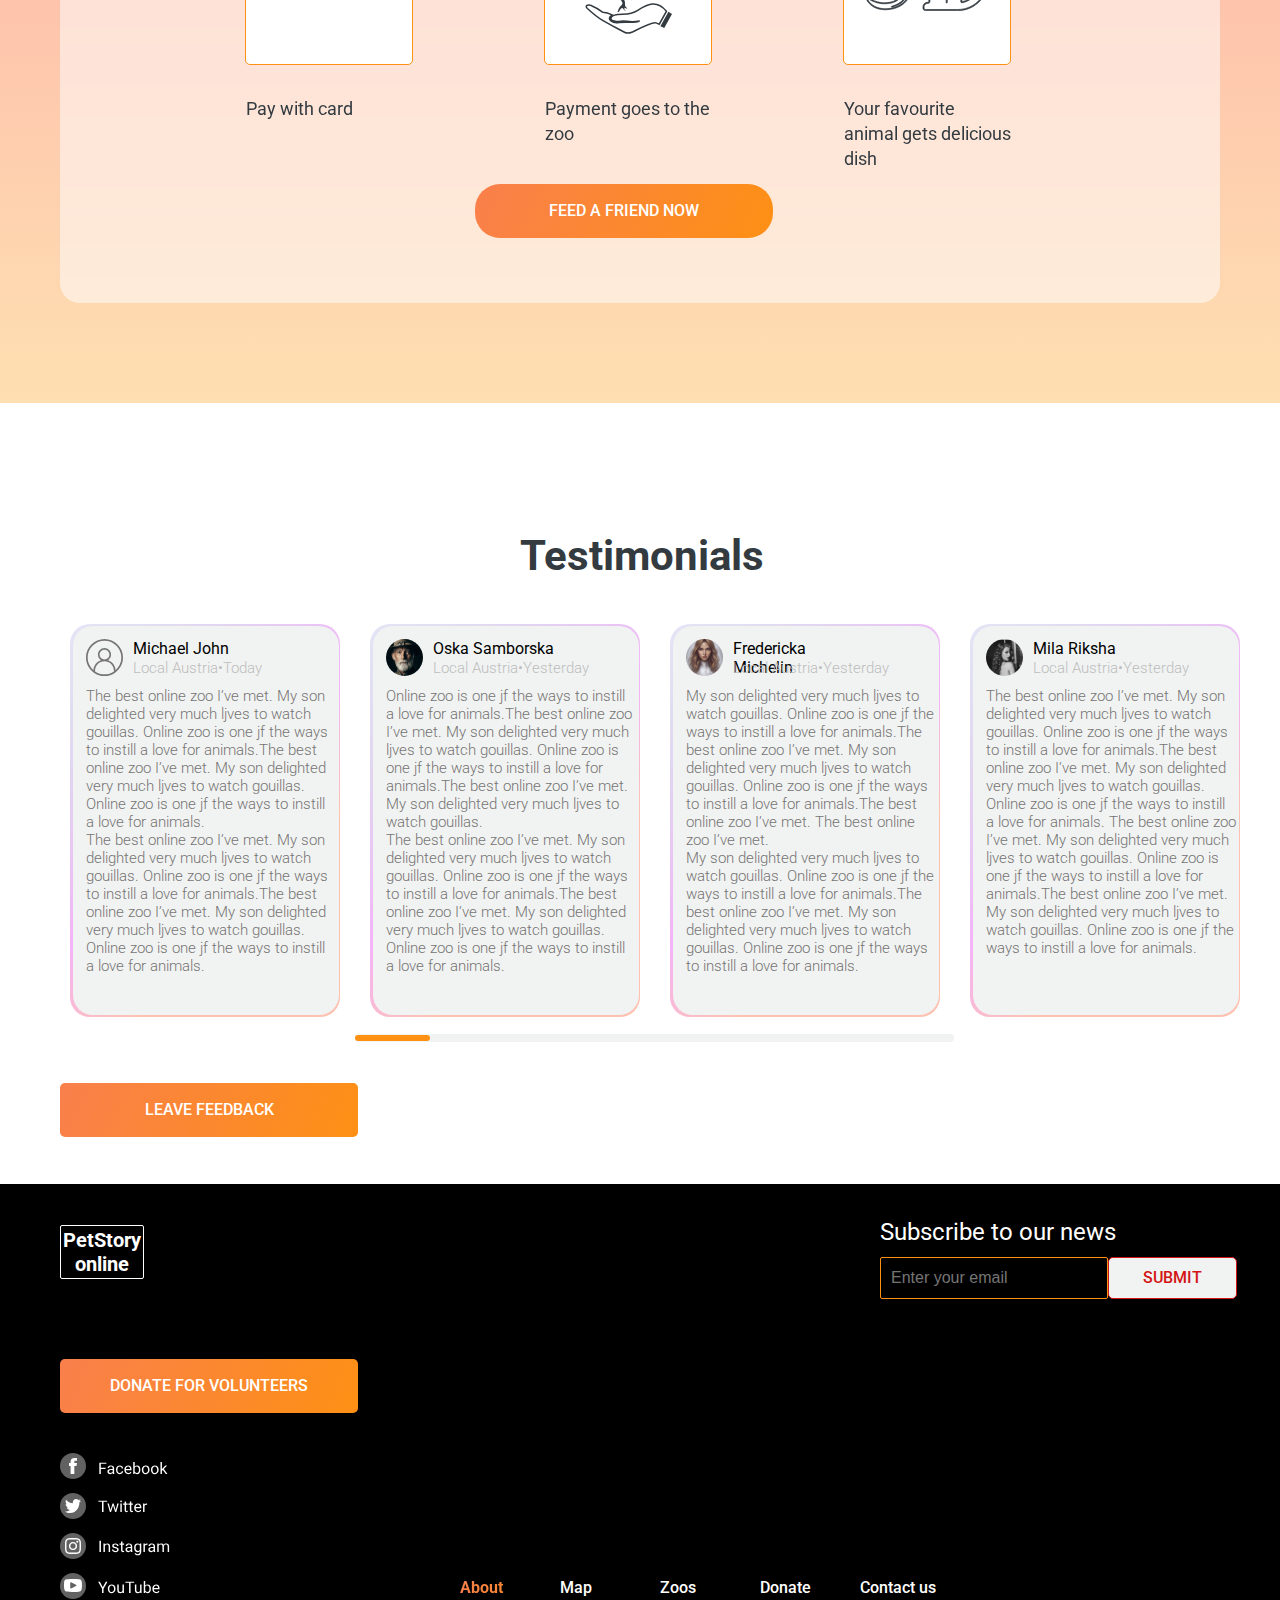
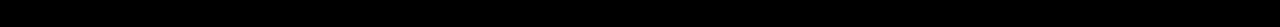
==== commit a994e5aa: "feat: add links" ====
--- a/pages/main/index.html
+++ b/pages/main/index.html
@@ -4,6 +4,9 @@
   <meta charset="UTF-8">
   <meta http-equiv="X-UA-Compatible" content="IE=edge">
   <meta name="viewport" content="width=\, initial-scale=1.0">
+  <link rel="preconnect" href="https://fonts.googleapis.com">
+  <link rel="preconnect" href="https://fonts.gstatic.com" crossorigin>
+  <link href="https://fonts.googleapis.com/css2?family=Roboto:wght@300;400;500;600;700&display=swap" rel="stylesheet">
   <link rel="stylesheet" href="style.css">
   <title>Online zoo</title>
 </head>
@@ -70,74 +73,74 @@
       <div class="box-center">
           <div class="animal-card">
             <div class="img-animal">
-        <img src="./assets/images/Animals-cards-1.jpg" alt="panda">
+        <img src="../../assets/images/Animals-cards-1.jpg" alt="panda">
             </div>
         <div class="strategy-block-txt">
           <div class="animal-text">
         <h3>giant Pandas</h3>
         <span>Native to Southwest China</span>
         </div>
-        <div class="food"><img src="./assets/icons/banana-bamboo_icon.svg" alt="banan"></div>
-      </div>
-      </div>
-      <div class="animal-card">
-        <div class="img-animal">
-        <img src="./assets/images/Animals-cards-2.jpg" alt="panda">
+        <div class="food"><img src="../../assets/icons/banana-bamboo_icon.svg" alt="banan"></div>
+      </div>
+      </div>
+      <div class="animal-card">
+        <div class="img-animal">
+        <img src="../../assets/images/Animals-cards-2.jpg" alt="panda">
         </div>
         <div class="strategy-block-txt">
           <div class="animal-text">
         <h3>Eagles</h3>
         <span>Native to South America</span>
         </div>
-        <div class="food"><img src="./assets/icons/meet-fish_icon.svg" alt="meat"></div>
-      </div>
-      </div>
-      <div class="animal-card">
-        <div class="img-animal">
-        <img src="./assets/images/Animals-cards-5.jpg" alt="panda">
+        <div class="food"><img src="../../assets/icons/meet-fish_icon.svg" alt="meat"></div>
+      </div>
+      </div>
+      <div class="animal-card">
+        <div class="img-animal">
+        <img src="../../assets/images/Animals-cards-5.jpg" alt="panda">
         </div>
         <div class="strategy-block-txt">
           <div class="animal-text">
         <h3>cheetahs</h3>
         <span>Native to Africa</span>
         </div>
-        <div class="food"><img src="./assets/icons/meet-fish_icon.svg" alt="meat"></div>
-      </div>
-      </div>
-      <div class="animal-card">
-        <div class="img-animal">
-        <img src="./assets/images/Animals-cards-3.jpg" alt="panda">
+        <div class="food"><img src="../../assets/icons/meet-fish_icon.svg" alt="meat"></div>
+      </div>
+      </div>
+      <div class="animal-card">
+        <div class="img-animal">
+        <img src="../../assets/images/Animals-cards-3.jpg" alt="panda">
         </div>
         <div class="strategy-block-txt">
           <div class="animal-text">
         <h3>Gorillas</h3>
         <span>Native to Congo</span>
         </div>
-        <div class="food"><img src="./assets/icons/banana-bamboo_icon.svg" alt="banan"></div>
-      </div>
-      </div>
-      <div class="animal-card">
-        <div class="img-animal">
-        <img src="./assets/images/Animals-cards-4.jpg" alt="panda">
+        <div class="food"><img src="../../assets/icons/banana-bamboo_icon.svg" alt="banan"></div>
+      </div>
+      </div>
+      <div class="animal-card">
+        <div class="img-animal">
+        <img src="../../assets/images/Animals-cards-4.jpg" alt="panda">
         </div>
         <div class="strategy-block-txt">
           <div class="animal-text">
         <h3>Two-toed Sloth</h3>
         <span>Mesoamerica, South America</span>
         </div>
-        <div class="food"><img src="./assets/icons/banana-bamboo_icon.svg" alt="meat"></div>
-      </div>
-      </div>
-      <div class="animal-card">
-        <div class="img-animal">
-        <img src="./assets/images/Animals-cards-6.jpg" alt="panda">
+        <div class="food"><img src="../../assets/icons/banana-bamboo_icon.svg" alt="meat"></div>
+      </div>
+      </div>
+      <div class="animal-card">
+        <div class="img-animal">
+        <img src="../../assets/images/Animals-cards-6.jpg" alt="panda">
         </div>
         <div class="strategy-block-txt">
           <div class="animal-text">
         <h3>Penguins</h3>
         <span>Native to Antarctica</span>
         </div>
-        <div class="food"><img src="./assets/icons/meet-fish_icon.svg" alt="meat"></div>
+        <div class="food"><img src="../../assets/icons/meet-fish_icon.svg" alt="meat"></div>
       </div>
     </div>
     </div>
@@ -160,25 +163,25 @@
           <h3 class="subtitle">How it works</h3>
           <div class="icon-box">
           <div class="card-icon">
-          <img src="./assets/icons/pay.svg" alt="pay hand">
+          <img src="../../assets/icons/pay.svg" alt="pay hand">
           <div>
             <span class="item-desc">Pay with card</span>
           </div>
           </div>
           <div class="arrow">
-          <img src="./assets/icons/big-arrow.svg" alt="arrow">
+          <img src="../../assets/icons/big-arrow.svg" alt="arrow">
           </div>
           <div class="card-icon">
-          <img src="./assets/icons/zoo.svg" alt="hand with grass">
+          <img src="../../assets/icons/zoo.svg" alt="hand with grass">
           <div>
             <span class="item-desc">Payment goes to the zoo</span>
           </div>
           </div>
           <div class="arrow">
-          <img src="./assets/icons/big-arrow.svg" alt="arrow">
+          <img src="../../assets/icons/big-arrow.svg" alt="arrow">
           </div>
           <div class="card-icon">
-          <img src="./assets/icons/monkey.svg" alt="monkey">
+          <img src="../../assets/icons/monkey.svg" alt="monkey">
           <div>
             <span class="item-desc">Your favourite animal gets delicious dish</span>
           </div>
@@ -202,7 +205,7 @@
       <div class="card-comment">
         <div class="back">
       <div class="comm-content">
-        <img src="./assets/icons/user_icon.svg" alt="user-no-picture">
+        <img src="../../assets/icons/user_icon.svg" alt="user-no-picture">
         <h5>Michael John </h5>
         <span class="comm-title">Local Austria•Today</span>
         <p>The best online zoo I’ve met. My son delighted very much ljves to watch gouillas. Online zoo is one jf the ways to instill a love for animals.The best online zoo I’ve met. My son delighted very much ljves to watch gouillas. Online zoo is one jf the ways to instill a love for animals.</p>
@@ -213,7 +216,7 @@
       <div class="card-comment">
         <div class="back">
       <div class="comm-content">
-        <img src="./assets/icons/user1.svg" alt="user-no-picture">
+        <img src="../../assets/icons/user1.svg" alt="user-no-picture">
         <h5>Oska Samborska</h5>
         <span class="comm-title">Local Austria•Yesterday</span>
         <p> Online zoo is one jf the ways to instill a love for animals.The best online zoo I’ve met. My son delighted very much ljves to watch gouillas. Online zoo is one jf the ways to instill a love for animals.The best online zoo I’ve met. My son delighted very much ljves to watch gouillas.</p>
@@ -224,7 +227,7 @@
       <div class="card-comment">
         <div class="back">
       <div class="comm-content">
-        <img src="./assets/icons/user2.svg" alt="user-no-picture">
+        <img src="../../assets/icons/user2.svg" alt="user-no-picture">
         <h5>Fredericka Michelin</h5>
         <span class="comm-title">Local Austria•Yesterday</span>
         <p>My son delighted very much ljves to watch gouillas. Online zoo is one jf the ways to instill a love for animals.The best online zoo I’ve met. My son delighted very much ljves to watch gouillas. Online zoo is one jf the ways to instill a love for animals.The best online zoo I’ve met. The best online zoo I’ve met.</p>
@@ -235,7 +238,7 @@
       <div class="card-comment">
         <div class="back">
       <div class="comm-content">
-        <img src="./assets/icons/user3.svg" alt="user-no-picture">
+        <img src="../../assets/icons/user3.svg" alt="user-no-picture">
         <h5>Mila Riksha</h5>
         <span class="comm-title">Local Austria•Yesterday</span>
         <p>The best online zoo I’ve met. My son delighted very much ljves to watch gouillas. Online zoo is one jf the ways to instill a love for animals.The best online zoo I’ve met. My son delighted very much ljves to watch gouillas. Online zoo is one jf the ways to instill a love for animals. The best online zoo I’ve met. My son delighted very much ljves to watch gouillas. Online zoo is one jf the ways to instill a love for animals.The best online zoo I’ve met. My son delighted very much ljves to watch gouillas. Online zoo is one jf the ways to instill a love for animals.</p>
@@ -268,10 +271,10 @@
       </div>
     </form>
       <div class="media">
-        <a href="#"><img src="./assets/icons/facebook.svg" alt="facebook"></a>
-        <a href="#"><img src="./assets/icons/twitter.svg" alt="twitter"></a>
-        <a href="#"><img src="./assets/icons/instagram.svg" alt="instagram"></a>
-        <a href="#"><img src="./assets/icons/youtube.svg" alt="youtube"></a>
+        <a href="#"><img src="../../assets/icons/facebook.svg" alt="facebook"></a>
+        <a href="#"><img src="../../assets/icons/twitter.svg" alt="twitter"></a>
+        <a href="#"><img src="../../assets/icons/instagram.svg" alt="instagram"></a>
+        <a href="#"><img src="../../assets/icons/youtube.svg" alt="youtube"></a>
       </div>
       <div class="footer-navigation">
         <nav class="nav foooter-nav">
@@ -282,8 +285,7 @@
             <li class="nav-item"><span class="nav-text"><a href="#">Contact us</a></span></li>
         </nav>
     </div>
-
     </div>
   </footer>
 </body>
-</html>+</html>
--- a/pages/main/style.css
+++ b/pages/main/style.css
@@ -9,12 +9,10 @@
     font-size: 1.6rem;
     font-family: 'Roboto', sans-serif;
 }
-
 li{
     display: flex;
     width: 40px;
 }
-
 section {
     display: flex;
 }
@@ -121,15 +119,12 @@
   }
 a {
     text-decoration: none;
-    color: inherit;
-    
+    color: inherit;   
 }
 li {
     list-style: none;
     width: 150px;
 }
-
-
 footer{
     background-color: black;
     color: white;
@@ -266,7 +261,6 @@
 }
 .nav-text{
     width: 100px;
-
 }
 nav {
     display: flex;
@@ -301,7 +295,6 @@
     padding-left: 436px;
     font-weight: 500;
 }
-/*   wefffffffffffffffffffffffffffffffffffffffffffffffffffffffffffffffffffffffffffffffffffffffffffffffffffffffffffffffffffff*/
 .animals{
     padding-top: 50px;
     background: url(assets/images/palm_foto.png) left bottom no-repeat, url(assets/images/strelitzia\ 1.png) right bottom no-repeat;   
@@ -842,4 +835,4 @@
     height: 6px;
     background: #FE9013;
     border-radius: 5px;
-}+}
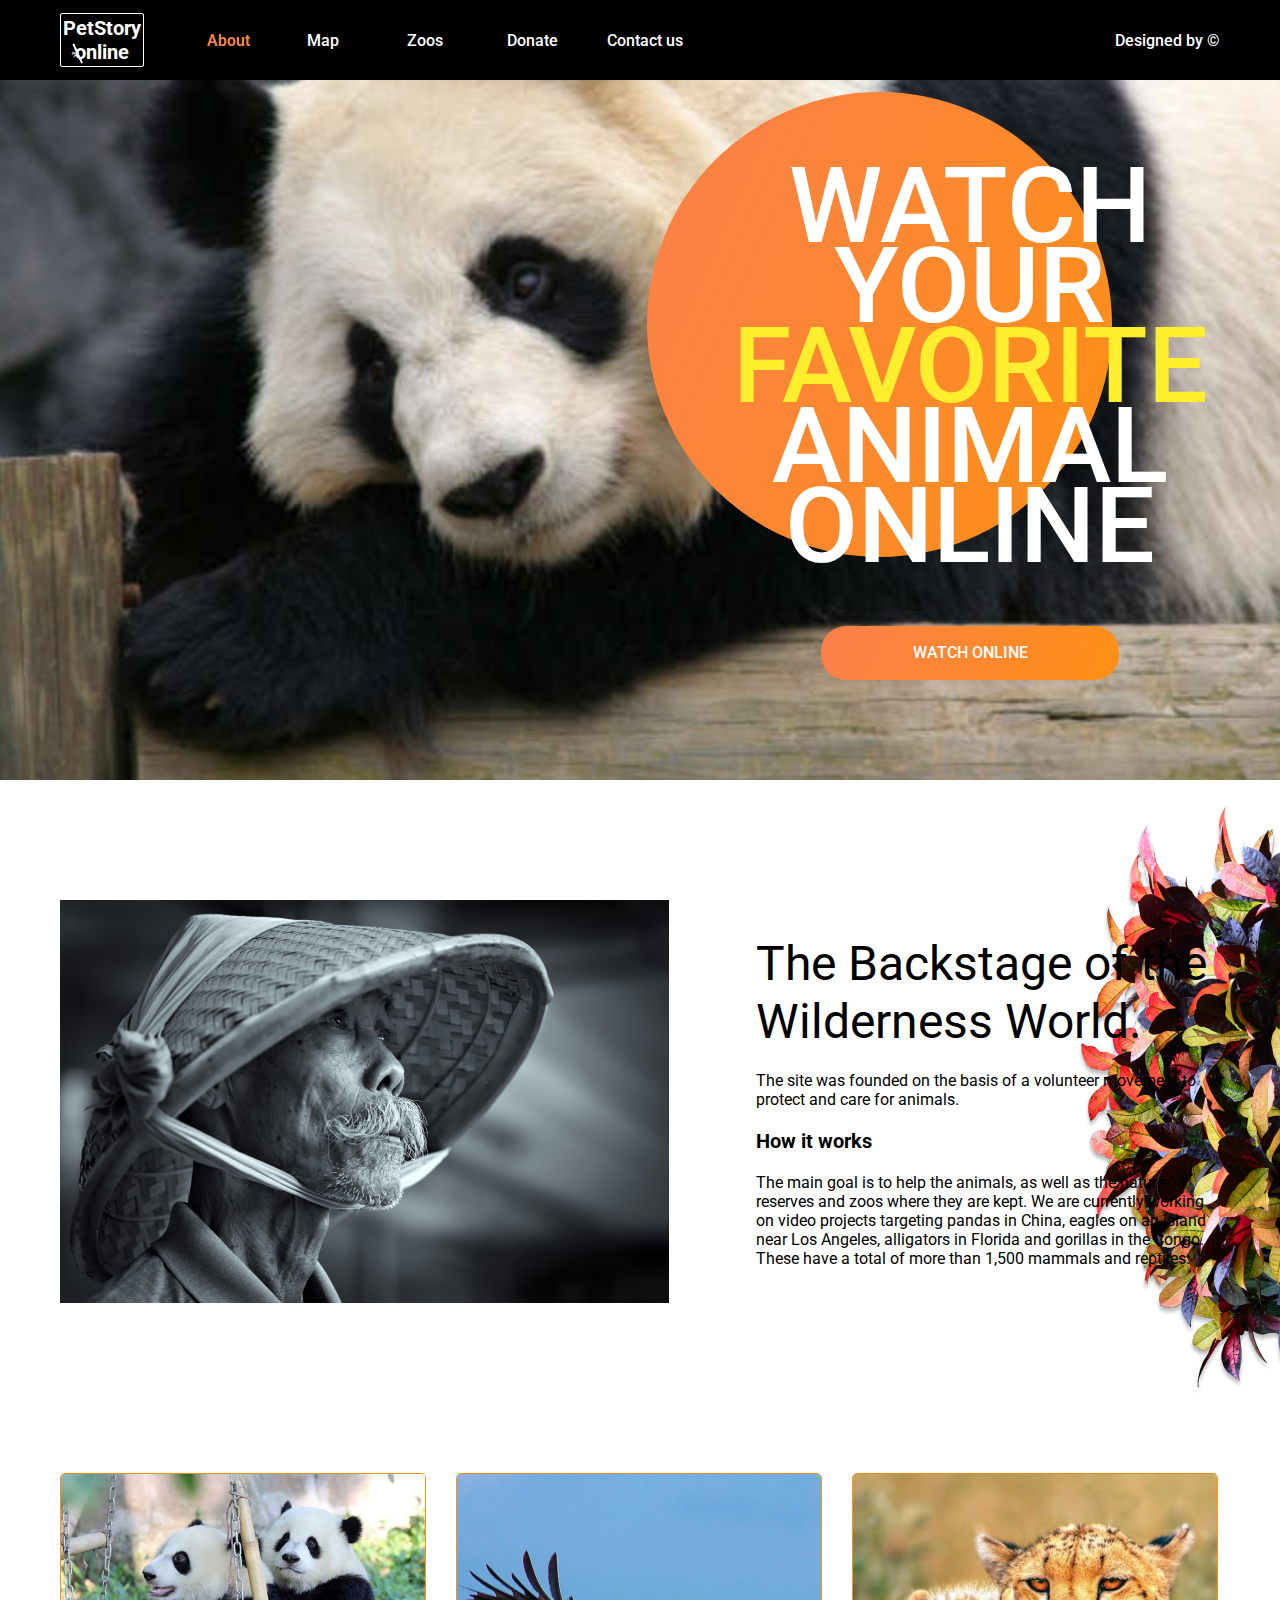
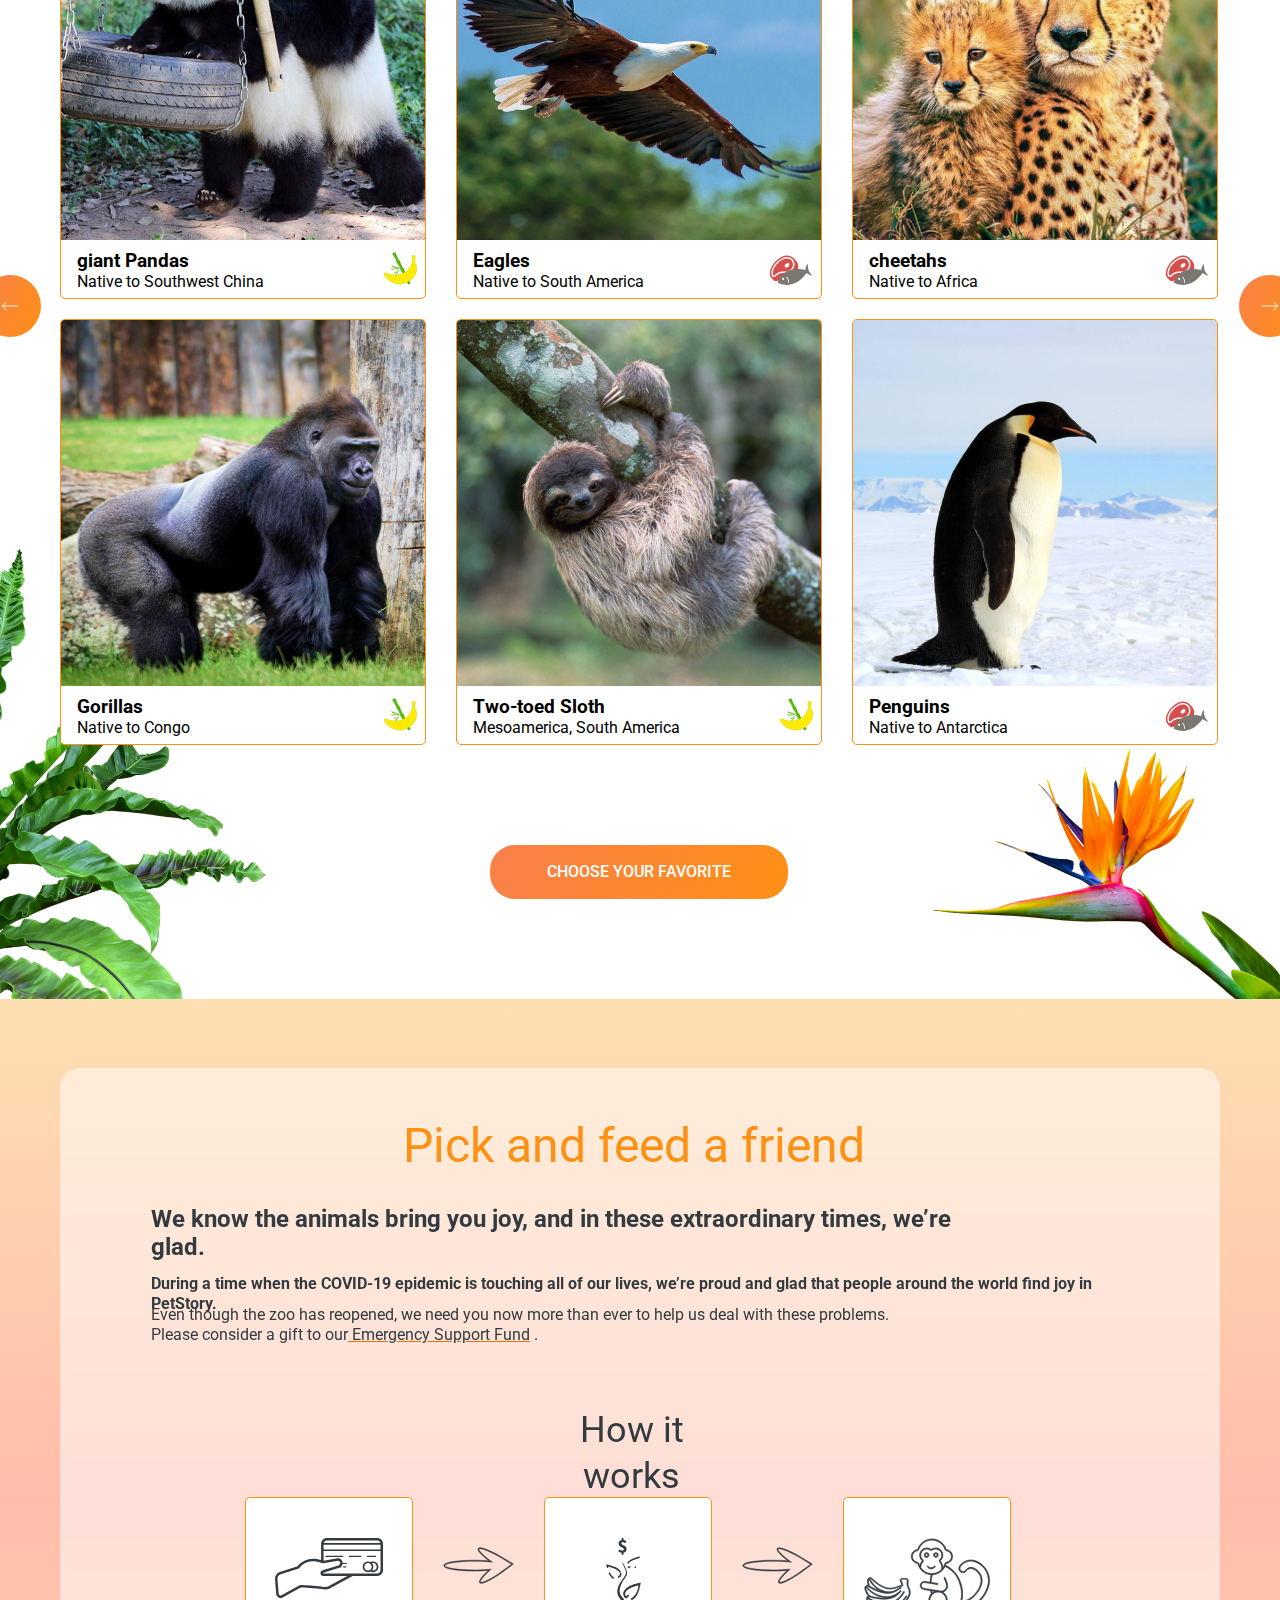
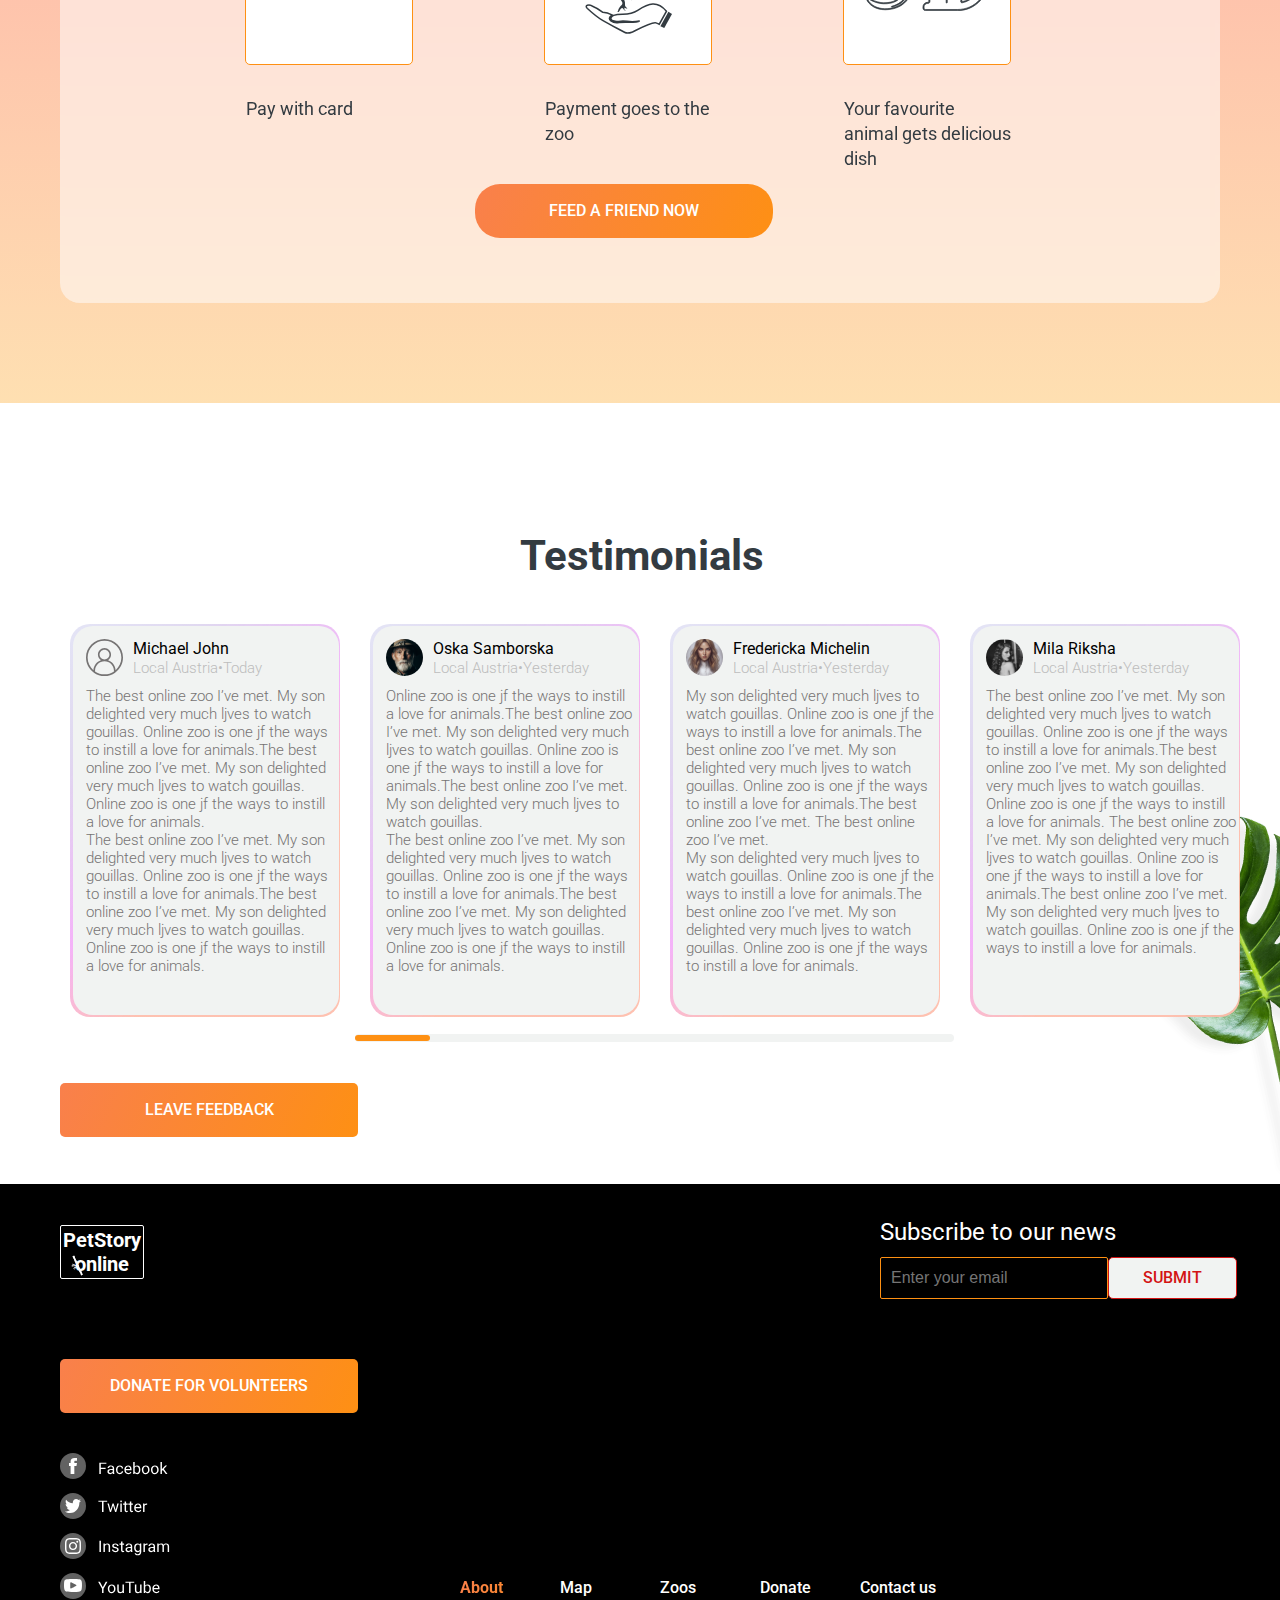
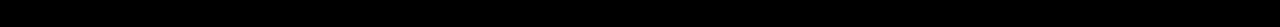
==== commit 9f51cb8c: "feat: add link to donate" ====
--- a/pages/main/index.html
+++ b/pages/main/index.html
@@ -24,7 +24,7 @@
                     <li class="nav-item"><span class="nav-text active-page"><a href="#">About</a></span></li>
                     <li class="nav-item"><span class="nav-text"><a href="#">Map</a></span></li>
                     <li class="nav-item"><span class="nav-text"><a href="#">Zoos</a></span></li>
-                    <li class="nav-item"><span class="nav-text"><a href="index.html">Donate</a></span></li>
+                    <li class="nav-item"><span class="nav-text"><a href="../donate/index.html">Donate</a></span></li>
                     <li class="nav-item"><span class="nav-text"><a href="#">Contact us</a></span></li>
                 </nav>
                 <div class="designed-text">
@@ -271,10 +271,10 @@
       </div>
     </form>
       <div class="media">
-        <a href="#"><img src="../../assets/icons/facebook.svg" alt="facebook"></a>
-        <a href="#"><img src="../../assets/icons/twitter.svg" alt="twitter"></a>
-        <a href="#"><img src="../../assets/icons/instagram.svg" alt="instagram"></a>
-        <a href="#"><img src="../../assets/icons/youtube.svg" alt="youtube"></a>
+        <a href="https://www.facebook.com/"><img src="../../assets/icons/facebook.svg" alt="facebook"></a>
+        <a href="https://twitter.com/"><img src="../../assets/icons/twitter.svg" alt="twitter"></a>
+        <a href="https://www.instagram.com/"><img src="../../assets/icons/instagram.svg" alt="instagram"></a>
+        <a href="https://www.youtube.com/"><img src="../../assets/icons/youtube.svg" alt="youtube"></a>
       </div>
       <div class="footer-navigation">
         <nav class="nav foooter-nav">
--- a/pages/main/style.css
+++ b/pages/main/style.css
@@ -21,7 +21,7 @@
     text-align: center;
     line-height: 120%;
     font-size: 20px;
-    background-image: url(./assets/icons/bamboo.svg);
+    background-image: url(../../assets/icons/bamboo.svg);
     background-position: 10px bottom;
     background-repeat: no-repeat;
 }
@@ -37,7 +37,7 @@
 }
 .promo{
     height: 780px;
-    background-image: url(assets/images/Giant\ Panda.png);
+    background-image: url(../../assets/images/Giant\ Panda.png);
     background-position: center;
     background-repeat: no-repeat;
     background-size: cover;
@@ -173,14 +173,14 @@
 .backstage {
     padding-top: 120px;
     padding-bottom: 120px;
-    background-image: url(assets/images/flower_foto1.png);
+    background-image: url(../../assets/images/flower_foto1.png);
     background-position: center right 0;
     background-repeat: no-repeat;
   }
 .backstage-box-image {
     min-width: 609px;
     height: 403px;
-    background-image: url(assets/images/bamboo-cap.png);
+    background-image: url(../../assets/images/bamboo-cap.png);
     background-position: center;
     background-repeat: no-repeat;
     background-size: cover;
@@ -297,7 +297,7 @@
 }
 .animals{
     padding-top: 50px;
-    background: url(assets/images/palm_foto.png) left bottom no-repeat, url(assets/images/strelitzia\ 1.png) right bottom no-repeat;   
+    background: url(../../assets/images/palm_foto.png) left bottom no-repeat, url(../../assets/images/strelitzia\ 1.png) right bottom no-repeat;   
 }
 .animal-box{
     position: relative;
@@ -323,11 +323,11 @@
     border-radius: 50%;
 }
 .btn-left {
-    background-image: url(assets/icons/arrow-left.svg), linear-gradient(113.96deg, #F9804B 1.49%, #FE9013 101.44%);
+    background-image: url(../../assets/icons/arrow-left.svg), linear-gradient(113.96deg, #F9804B 1.49%, #FE9013 101.44%);
   }
   
 .btn-right {
-    background-image: url(assets/icons/arrow-right.svg), linear-gradient(113.96deg, #F9804B 1.49%, #FE9013 101.44%);
+    background-image: url(../../assets/icons/arrow-right.svg), linear-gradient(113.96deg, #F9804B 1.49%, #FE9013 101.44%);
   }
 .strategy-block-txt{
     position: relative;
@@ -575,7 +575,7 @@
     height: 781px;
     left: 0px;
     top: 3813px;
-    background: url(assets/images/leav_foto.png) right bottom no-repeat;
+    background: url(../../assets/images/leav_foto.png) right bottom no-repeat;
 }
 .title-testimation{
     position: relative;
@@ -611,7 +611,7 @@
 }
 .comm-content h5{
     position: absolute;
-    width: 135px;
+    width: 165px;
     height: 19px;
     left: 63px;
     top: 15px;
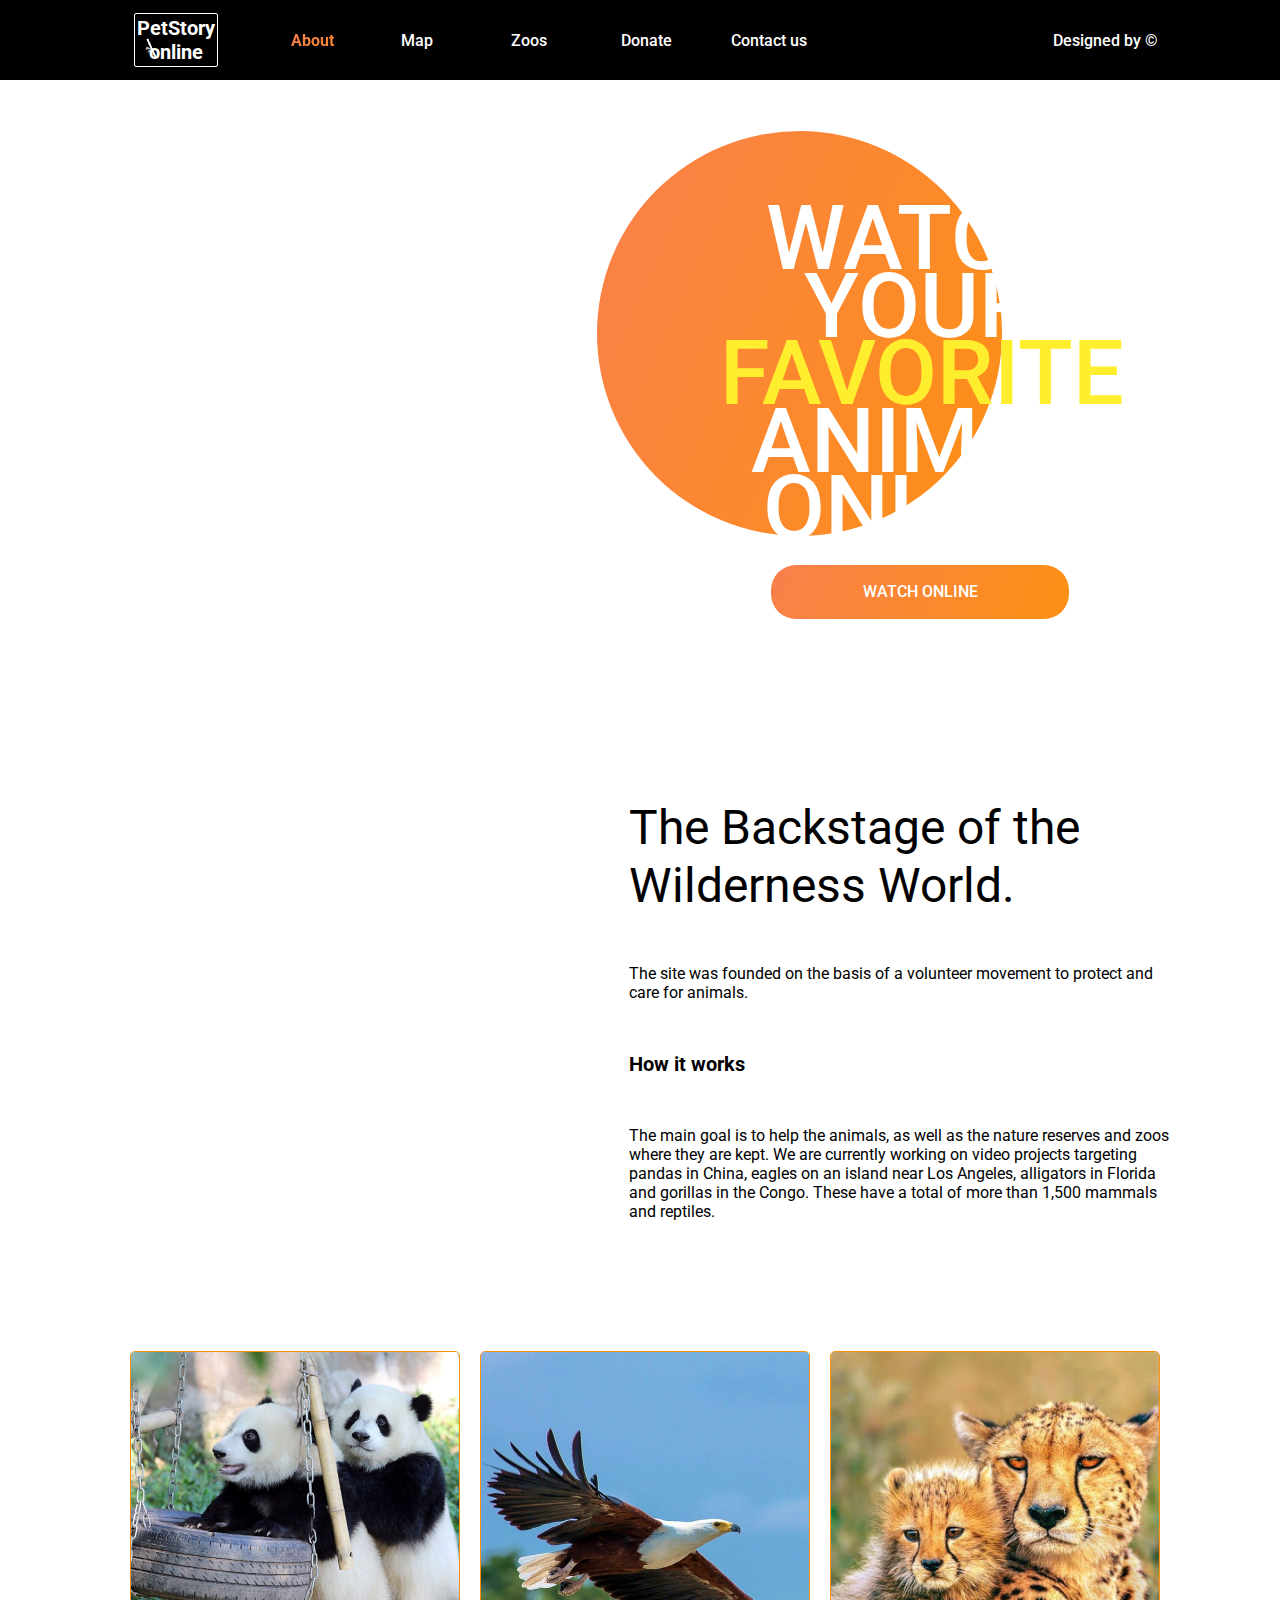
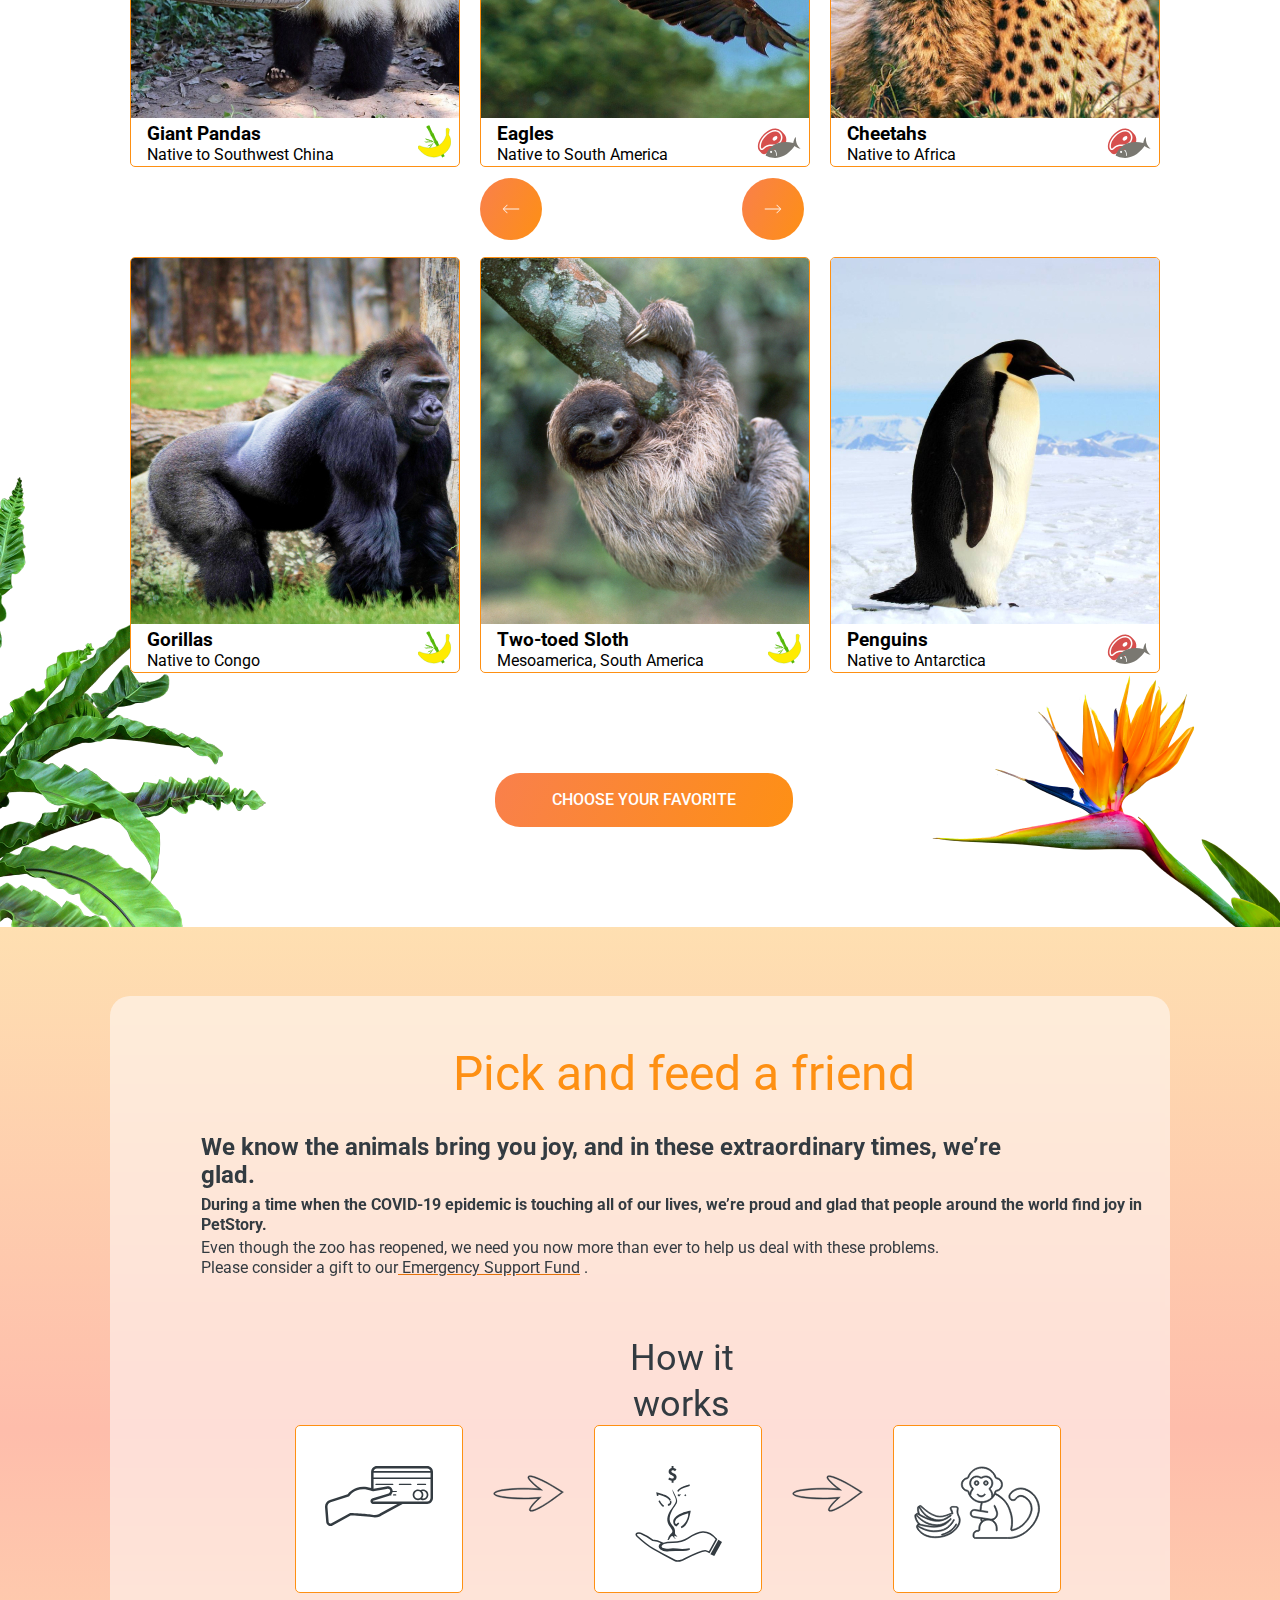
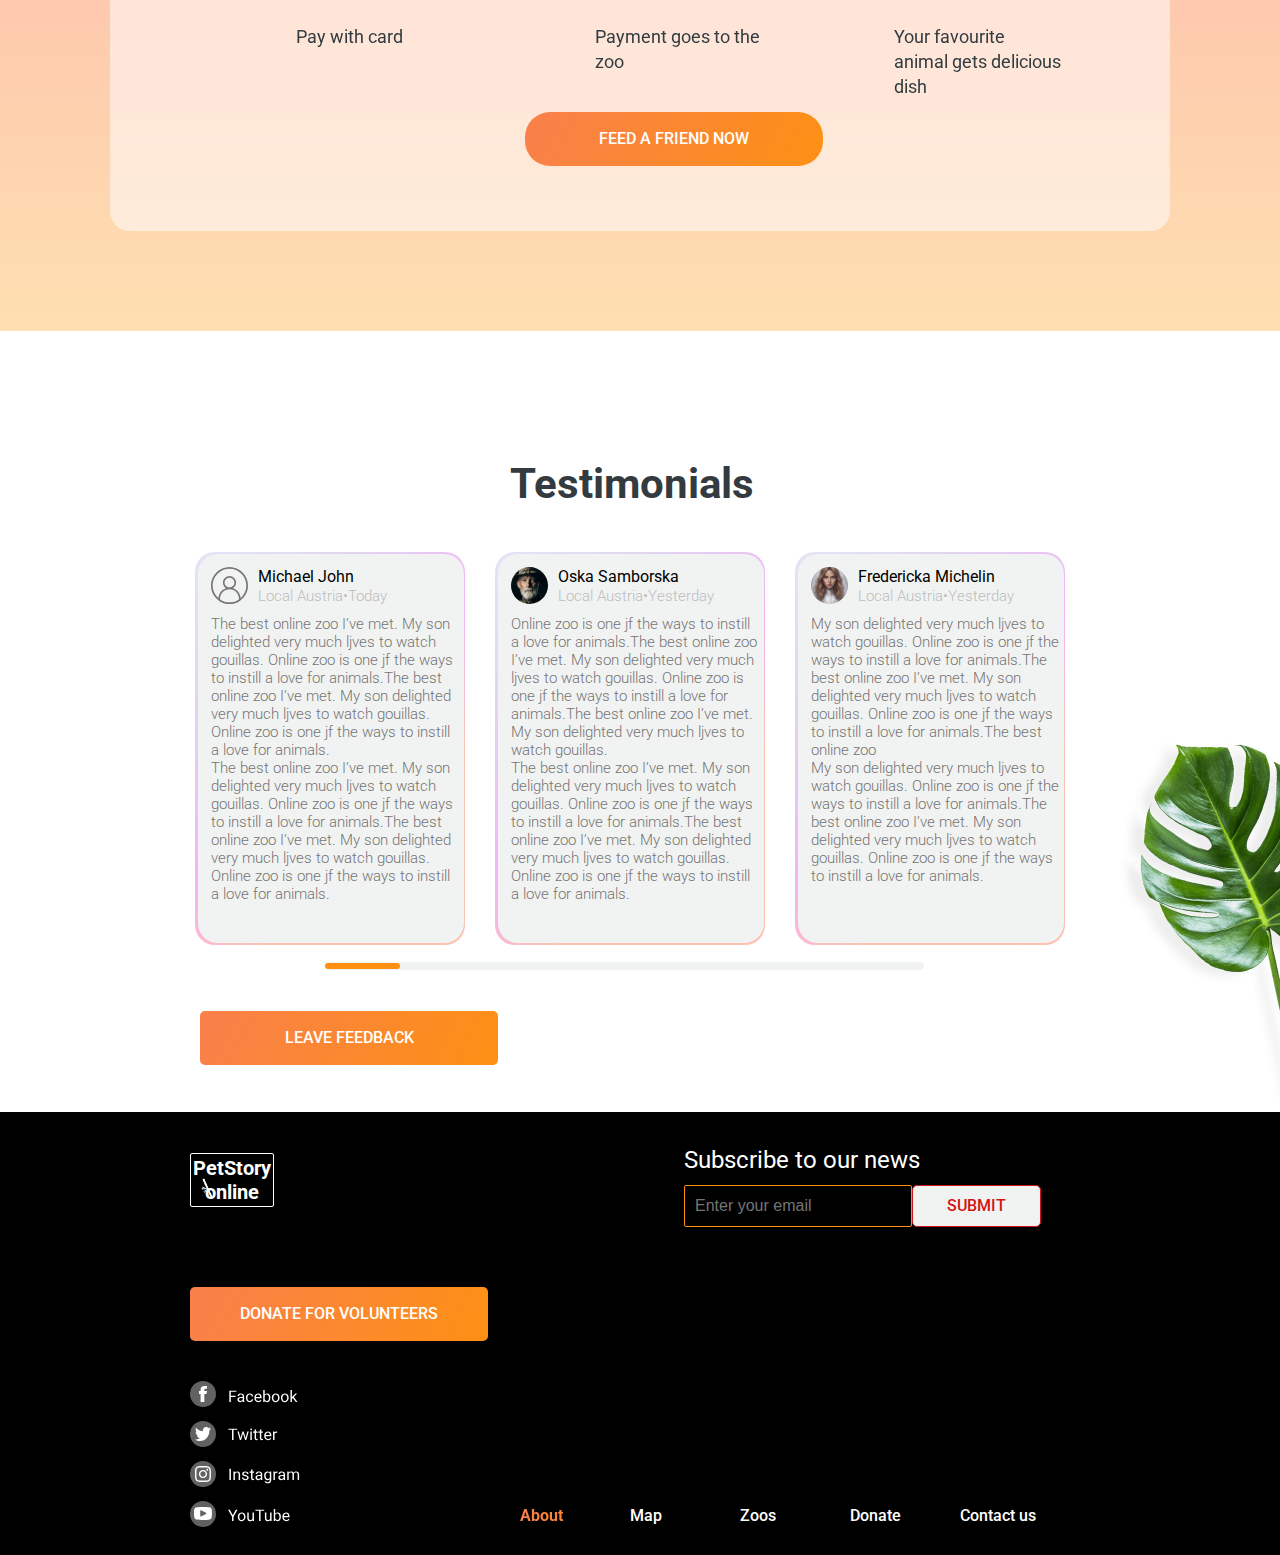
==== commit 32a11cd7: "feat: add adaption" ====
--- a/pages/main/index.html
+++ b/pages/main/index.html
@@ -3,7 +3,7 @@
 <head>
   <meta charset="UTF-8">
   <meta http-equiv="X-UA-Compatible" content="IE=edge">
-  <meta name="viewport" content="width=\, initial-scale=1.0">
+  <meta name="viewport" content="width=device-width, initial-scale=1.0">
   <link rel="preconnect" href="https://fonts.googleapis.com">
   <link rel="preconnect" href="https://fonts.gstatic.com" crossorigin>
   <link href="https://fonts.googleapis.com/css2?family=Roboto:wght@300;400;500;600;700&display=swap" rel="stylesheet">
@@ -16,11 +16,11 @@
        <div class="header-box">
         <div class="logo_and_menu">
          <div class="nav-wrapper">
-            <div class="logo">
+            <div class="logo" id="logo-main">
                 <span class="logo-text"><a href="#"><div class="logo-bamboo"></div><h1>PetStory online</h1></a></span>
             </div>
            <div class="nav-and-designed">
-                <nav class="nav header-nav">
+                <nav class="nav header-nav" id="menu">
                     <li class="nav-item"><span class="nav-text active-page"><a href="#">About</a></span></li>
                     <li class="nav-item"><span class="nav-text"><a href="#">Map</a></span></li>
                     <li class="nav-item"><span class="nav-text"><a href="#">Zoos</a></span></li>
@@ -28,8 +28,34 @@
                     <li class="nav-item"><span class="nav-text"><a href="#">Contact us</a></span></li>
                 </nav>
                 <div class="designed-text">
-                    <li><a class="designed-link" href="https://www.figma.com/file/ypzT9idgAILaSRVRmDAJxn/online-zoo-3-weeks?node-id=0%3A1">Designed by ©</a></li>
+                    <li><a class="designed-link" id="design" href="https://www.figma.com/file/ypzT9idgAILaSRVRmDAJxn/online-zoo-3-weeks?node-id=0%3A1">Designed by ©</a></li>
                 </div>
+                </div>
+                <div class="header__burger" id="burgericon">
+                  <div class="burgerline"></div>
+                  <div class="burgerline"></div>
+                  <div class="burgerline"></div>
+              </div>
+          </div>
+          <div class="header__popup" id="burgerpopup">
+              <ul id="burger">
+
+              </ul>
+          </div>
+      </div>
+  </header>
+  <main>
+      <div class="favorite">
+          <div class="container">
+              <div class="favorite__info">
+                  <div class="circle"></div>
+                  <div class="favorite__block">
+                      <p class="favorite__text">Watch your <span>favorite</span> animal online</p>
+                      <button class="favorite__button buttonOne">wath online</button>
+                  </div>
+              </div>
+          </div>
+      </div>
             </div>
             </div>
             </div>
@@ -65,11 +91,10 @@
     <div class="wrapper">
     <div class="animal-box">
     <div class="box-buttons">
-        <button class="btn-left"></button>
-        <button class="btn-right"></button>
+        <button class="button btn-left"></button>
+        <button class="button btn-right"></button>
     </div>
     <div class="card-box">
-      <div class="box-second"></div>
       <div class="box-center">
           <div class="animal-card">
             <div class="img-animal">
@@ -77,7 +102,7 @@
             </div>
         <div class="strategy-block-txt">
           <div class="animal-text">
-        <h3>giant Pandas</h3>
+        <h3>Giant Pandas</h3>
         <span>Native to Southwest China</span>
         </div>
         <div class="food"><img src="../../assets/icons/banana-bamboo_icon.svg" alt="banan"></div>
@@ -95,13 +120,13 @@
         <div class="food"><img src="../../assets/icons/meet-fish_icon.svg" alt="meat"></div>
       </div>
       </div>
-      <div class="animal-card">
+      <div class="animal-card" id="cheetash">
         <div class="img-animal">
         <img src="../../assets/images/Animals-cards-5.jpg" alt="panda">
         </div>
         <div class="strategy-block-txt">
           <div class="animal-text">
-        <h3>cheetahs</h3>
+        <h3>Cheetahs</h3>
         <span>Native to Africa</span>
         </div>
         <div class="food"><img src="../../assets/icons/meet-fish_icon.svg" alt="meat"></div>
@@ -131,7 +156,7 @@
         <div class="food"><img src="../../assets/icons/banana-bamboo_icon.svg" alt="meat"></div>
       </div>
       </div>
-      <div class="animal-card">
+      <div class="animal-card" id="Penguins">
         <div class="img-animal">
         <img src="../../assets/images/Animals-cards-6.jpg" alt="panda">
         </div>
@@ -171,6 +196,9 @@
           <div class="arrow">
           <img src="../../assets/icons/big-arrow.svg" alt="arrow">
           </div>
+          <div class="arrow-green1">
+            <img src="../../assets/icons/arrow-green.svg" alt="arrow">
+            </div>
           <div class="card-icon">
           <img src="../../assets/icons/zoo.svg" alt="hand with grass">
           <div>
@@ -180,6 +208,9 @@
           <div class="arrow">
           <img src="../../assets/icons/big-arrow.svg" alt="arrow">
           </div>
+          <div class="arrow-green2">
+            <img src="../../assets/icons/arrow-green.svg" alt="arrow">
+            </div>
           <div class="card-icon">
           <img src="../../assets/icons/monkey.svg" alt="monkey">
           <div>
@@ -202,46 +233,46 @@
     </div>
   <div class="layout-3-column">
     <div class="comm">
-      <div class="card-comment">
+      <div class="card-comment1">
         <div class="back">
       <div class="comm-content">
         <img src="../../assets/icons/user_icon.svg" alt="user-no-picture">
         <h5>Michael John </h5>
         <span class="comm-title">Local Austria•Today</span>
-        <p>The best online zoo I’ve met. My son delighted very much ljves to watch gouillas. Online zoo is one jf the ways to instill a love for animals.The best online zoo I’ve met. My son delighted very much ljves to watch gouillas. Online zoo is one jf the ways to instill a love for animals.</p>
-        <p>The best online zoo I’ve met. My son delighted very much ljves to watch gouillas. Online zoo is one jf the ways to instill a love for animals.The best online zoo I’ve met. My son delighted very much ljves to watch gouillas. Online zoo is one jf the ways to instill a love for animals.</p>
-      </div>
-      </div>
-      </div>
-      <div class="card-comment">
+        <p class="copy1">The best online zoo I’ve met. My son delighted very much ljves to watch gouillas. Online zoo is one jf the ways to instill a love for animals.The best online zoo I’ve met. My son delighted very much ljves to watch gouillas. Online zoo is one jf the ways to instill a love for animals.</p>
+        <p class="copy">The best online zoo I’ve met. My son delighted very much ljves to watch gouillas. Online zoo is one jf the ways to instill a love for animals.The best online zoo I’ve met. My son delighted very much ljves to watch gouillas. Online zoo is one jf the ways to instill a love for animals.</p>
+      </div>
+      </div>
+      </div>
+      <div class="card-comment2">
         <div class="back">
       <div class="comm-content">
         <img src="../../assets/icons/user1.svg" alt="user-no-picture">
         <h5>Oska Samborska</h5>
         <span class="comm-title">Local Austria•Yesterday</span>
-        <p> Online zoo is one jf the ways to instill a love for animals.The best online zoo I’ve met. My son delighted very much ljves to watch gouillas. Online zoo is one jf the ways to instill a love for animals.The best online zoo I’ve met. My son delighted very much ljves to watch gouillas.</p>
-        <p>The best online zoo I’ve met. My son delighted very much ljves to watch gouillas. Online zoo is one jf the ways to instill a love for animals.The best online zoo I’ve met. My son delighted very much ljves to watch gouillas. Online zoo is one jf the ways to instill a love for animals.</p>
-      </div>
-      </div>
-      </div>
-      <div class="card-comment">
+        <p class="copy1"> Online zoo is one jf the ways to instill a love for animals.The best online zoo I’ve met. My son delighted very much ljves to watch gouillas. Online zoo is one jf the ways to instill a love for animals.The best online zoo I’ve met. My son delighted very much ljves to watch gouillas.</p>
+        <p class="copy">The best online zoo I’ve met. My son delighted very much ljves to watch gouillas. Online zoo is one jf the ways to instill a love for animals.The best online zoo I’ve met. My son delighted very much ljves to watch gouillas. Online zoo is one jf the ways to instill a love for animals.</p>
+      </div>
+      </div>
+      </div>
+      <div class="card-comment3">
         <div class="back">
       <div class="comm-content">
         <img src="../../assets/icons/user2.svg" alt="user-no-picture">
         <h5>Fredericka Michelin</h5>
         <span class="comm-title">Local Austria•Yesterday</span>
-        <p>My son delighted very much ljves to watch gouillas. Online zoo is one jf the ways to instill a love for animals.The best online zoo I’ve met. My son delighted very much ljves to watch gouillas. Online zoo is one jf the ways to instill a love for animals.The best online zoo I’ve met. The best online zoo I’ve met.</p>
-        <p>My son delighted very much ljves to watch gouillas. Online zoo is one jf the ways to instill a love for animals.The best online zoo I’ve met. My son delighted very much ljves to watch gouillas. Online zoo is one jf the ways to instill a love for animals.</p>
-      </div>
-      </div>
-      </div>
-      <div class="card-comment">
+        <p class="copy1">My son delighted very much ljves to watch gouillas. Online zoo is one jf the ways to instill a love for animals.The best online zoo I’ve met. My son delighted very much ljves to watch gouillas. Online zoo is one jf the ways to instill a love for animals.The best online zoo</p>
+        <p class="copy">My son delighted very much ljves to watch gouillas. Online zoo is one jf the ways to instill a love for animals.The best online zoo I’ve met. My son delighted very much ljves to watch gouillas. Online zoo is one jf the ways to instill a love for animals.</p>
+      </div>
+      </div>
+      </div>
+      <div class="card-comment4">
         <div class="back">
       <div class="comm-content">
         <img src="../../assets/icons/user3.svg" alt="user-no-picture">
         <h5>Mila Riksha</h5>
         <span class="comm-title">Local Austria•Yesterday</span>
-        <p>The best online zoo I’ve met. My son delighted very much ljves to watch gouillas. Online zoo is one jf the ways to instill a love for animals.The best online zoo I’ve met. My son delighted very much ljves to watch gouillas. Online zoo is one jf the ways to instill a love for animals. The best online zoo I’ve met. My son delighted very much ljves to watch gouillas. Online zoo is one jf the ways to instill a love for animals.The best online zoo I’ve met. My son delighted very much ljves to watch gouillas. Online zoo is one jf the ways to instill a love for animals.</p>
+        <p class="copy1">The best online zoo I’ve met. My son delighted very much ljves to watch gouillas. Online zoo is one jf the ways to instill a love for animals.The best online zoo I’ve met. My son delighted very much ljves to watch gouillas. Online zoo is one jf the ways to instill a love for animals. The best online zoo I’ve met. My son delighted very much ljves to watch gouillas. Online zoo is one jf the ways to instill a love for animals.The best online zoo I’ve met. My son delighted very much ljves to watch gouillas. Online zoo is one jf the ways to instill a love for animals.</p>
       </div>
       </div>
       </div>
@@ -281,11 +312,12 @@
             <li class="nav-item"><span class="nav-text active-page"><a href="#">About</a></span></li>
             <li class="nav-item"><span class="nav-text"><a href="#">Map</a></span></li>
             <li class="nav-item"><span class="nav-text"><a href="#">Zoos</a></span></li>
-            <li class="nav-item"><span class="nav-text"><a href="index.html">Donate</a></span></li>
-            <li class="nav-item"><span class="nav-text"><a href="#">Contact us</a></span></li>
-        </nav>
+            <li class="nav-item" id="donate"><span class="nav-text"><a href="index.html">Donate</a></span></li>
+            <li class="nav-item" id="donate"><span class="nav-text"><a href="#">Contact us</a></span></li>
+        </nav> 
     </div>
     </div>
   </footer>
+  <script src="script.js"></script>
 </body>
 </html>
--- a/pages/main/style.css
+++ b/pages/main/style.css
@@ -8,6 +8,7 @@
 body{
     font-size: 1.6rem;
     font-family: 'Roboto', sans-serif;
+    /* overflow-x:hidden; */
 }
 li{
     display: flex;
@@ -21,7 +22,6 @@
     text-align: center;
     line-height: 120%;
     font-size: 20px;
-    background-image: url(../../assets/icons/bamboo.svg);
     background-position: 10px bottom;
     background-repeat: no-repeat;
 }
@@ -213,7 +213,7 @@
     color: #FFFFFF;
     background-color: #000000;
     margin-bottom: -80px;
-    z-index: 500;
+    z-index: 10;
 }
 
 .header-box {
@@ -247,7 +247,8 @@
 
 .logo-bamboo {
     position: absolute;
-    top: 20px;
+    background-image: url(../../assets/icons/bamboo.svg);
+    top: 22px;
     left: 10px;
     width: 20px;
     height: 20.98px;
@@ -295,6 +296,7 @@
     padding-left: 436px;
     font-weight: 500;
 }
+
 .animals{
     padding-top: 50px;
     background: url(../../assets/images/palm_foto.png) left bottom no-repeat, url(../../assets/images/strelitzia\ 1.png) right bottom no-repeat;   
@@ -322,6 +324,7 @@
     border: none;
     border-radius: 50%;
 }
+
 .btn-left {
     background-image: url(../../assets/icons/arrow-left.svg), linear-gradient(113.96deg, #F9804B 1.49%, #FE9013 101.44%);
   }
@@ -362,8 +365,7 @@
     transition: 0.3s;
   }
   
-  .box-center,
-  .box-second {
+  .box-center {
     display: flex;
     flex-wrap: wrap;
     gap: 20px 30px;
@@ -447,6 +449,9 @@
     text-align: center;
     color: #FE9013;
 }
+.arrow-green1, .arrow-green2{
+    display: none;
+}
 .title2{
     position: absolute;
     width: 843px;
@@ -466,7 +471,7 @@
     width: 990px;
     height: 21px;
     left: calc(50% - 1061px/2 + 49.5px);
-    top: 267px;
+    top: 260px;
     font-family: 'Roboto';
     font-style: normal;
     font-weight: 500;
@@ -480,7 +485,7 @@
     width: 780px;
     height: 42px;
     left: calc(50% - 863px/2 - 49.5px);
-    top: 298px;
+    top: 303px;
     font-family: 'Roboto';
     font-style: normal;
     font-weight: 400;
@@ -535,7 +540,7 @@
     margin-top: -50px;
     text-align: center;
 }
-.card-comment{
+.card-comment1, .card-comment2, .card-comment3, .card-comment4{
     box-sizing: border-box;
     flex-direction: column;
     position: relative;
@@ -596,7 +601,7 @@
     margin-bottom: -50px;
 
 }
-.comm-content{
+.comm-content {
     position: absolute;
     width: 237px;
     height: 309px;
@@ -642,7 +647,7 @@
     line-height: 120%;
     color: #BDBDBD;
 }
-.comm-content p {
+.copy, .copy1 {
     position: relative;
     display: flex;
     width: 250px;
@@ -684,15 +689,6 @@
     position: relative;
     font-size: 19.0145px;
     line-height: 120%;
-}
-
-.logo-bamboo {
-    position: absolute;
-    top: 20px;
-    left: 10px;
-    width: 20px;
-    height: 20.98px;
-    background-repeat: no-repeat;
 }
 .donate{
     margin-top: 60px;
@@ -816,23 +812,653 @@
   
 input[type="range"]::-webkit-slider-thumb:active{
     background: #4B9200;
-}
-  
-  
+} 
 input[type=range]::-webkit-slider-runnable-track{
     width: 100%;
     cursor: pointer;
-}
-  
+} 
 .bar::before{
     position: absolute;
     background: linear-gradient(315.75deg, rgba(254, 189, 171, 0.74) 30.06%, rgba(243, 169, 248, 0.66) 50.74%, #E0D8F0 80.49%, #EAF7FE 127.9%, #EAF7FE 149.54%), linear-gradient(315.75deg, rgba(254, 189, 171, 0.74) 30.06%, rgba(243, 169, 248, 0.66) 50.74%, #E0D8F0 80.49%, #EAF7FE 127.9%, #EAF7FE 149.54%);
     border-radius: 5px;
 }
-  
 .testimonials-sliderline-button{
     width: 115.19px;
     height: 6px;
     background: #FE9013;
     border-radius: 5px;
 }
+.social-media{
+    position: relative;
+    left:40px;
+    top: -27px;
+}
+.header__popup {
+    position: absolute;
+    -webkit-transition: 0.5s;
+    transition: 0.5s;
+    top: 50px;
+    height: 329px;
+    width: 640px;
+    background-color: #ffffff;
+    z-index: 5;
+    left: -250%;
+  }
+  .header__burger {
+    display: none;
+  }
+  .header__burger:hover {
+    cursor: pointer;
+  }
+  .burgerline {
+    -webkit-transition: 0.5s;
+    transition: 0.5s;
+  }
+  
+  .header__popup #menu {
+    padding-left: 10px;
+  }
+  
+  .header__popup #menu a {
+    color: #000000;
+  }
+  
+  .header__popup #menu a:hover {
+    color: #E47209;
+  }
+  
+  .header__popup #menu li {
+    padding-bottom: 15px;
+  }
+  
+  .header__popup #menu .active {
+    color: #F9804B;
+  }
+  
+  .header__popup #design a {
+    color: #000000;
+    padding-left: 10px;
+  }
+  
+  .header__popup #design a:hover {
+    color: #E47209;
+  }
+  .open {
+    left: 0%;
+  }
+  .header__popup #menu .active {
+    color: #F9804B;
+  }
+  .lineactive div:nth-child(1) {
+    -webkit-transform: translateY(8px) rotate(45deg);
+            transform: translateY(8px) rotate(45deg);
+  }
+  
+  .lineactive div:nth-child(2) {
+    opacity: 0;
+  }
+  
+  .lineactive div:nth-child(3) {
+    -webkit-transform: translateY(0px) rotate(-45deg);
+            transform: translateY(0px) rotate(-45deg);
+  }
+  .header__nav {
+    display: -webkit-box;
+    display: -ms-flexbox;
+    display: flex;
+  }
+  .header__nav img {
+    margin-right: 5px;
+  }
+@media (max-width: 1599px){
+    .logo{
+        margin-left: 24px;
+    }
+    li{
+        margin-left: 10px;
+    }
+    .designed-text{
+        padding-left: 290px;
+    }
+    .promo{
+        background-image: url(../../assets/images/GiantPanda2.jpg);
+        height: 680px;
+    }
+    .favorite_animal_circle{
+        width: 405px;
+        height: 405px;
+    }
+    .promo-content{
+        width: 400px;
+        height: 300px;
+        font-size: 90px;
+    }
+    .backstage {
+        padding-top: 80px;
+        padding-bottom: 80px;
+        background-image: none;
+    }
+    .wrapper {
+        width: 1060px;
+        height: 100%;
+        margin: 0 auto;
+    }
+
+    .backstage-box{
+        gap: 10px;
+    }
+    .backstage-box-image{
+        background-image: url(../../assets/images/bamboo-cap.jpg);
+        background-size: auto;
+        min-width: 509px;
+    }
+    .backstage-box-txt {
+        display: flex;
+        flex-direction: column;
+        justify-content: space-between;
+        gap: 50px;
+    }
+    .animal-box{
+        margin-left: 20px;
+    }
+    .animal-card{
+        width: 330px;
+        height: 416px;
+    }
+    .choose-your-favorite{
+        margin-left: 385px;
+    }
+    .box-center{
+        gap: 90px 20px;
+    }
+    .box-buttons{
+        top: 427px;
+        left: 350px;
+        width: 324px;
+    }
+    .card-comment4{
+        display: none;
+    }
+    .comm{
+        margin-left: 150px;
+    }
+    .bar {
+        left: -230px;
+    }
+    .button-lf{
+        left: -60px;
+    }
+    .footer-title-box {
+        margin-left: 574px;
+    }
+    .title-testimation{
+        left: 400px;
+    }
+    .logo-footer{
+        margin-left: 80px;
+    }
+    .donate{
+        margin-left: 80px;
+    }
+    .media{
+        margin-left: 80px;
+    }
+}
+@media (max-width: 999px){
+
+    .nav-and-designed{
+        display: none;
+    }
+    .designed-text{
+        display: none;
+    }
+    .header__popup #menu li {
+        padding-bottom: 15px;
+        display: list-item;
+        text-align: left;
+        position: relative;
+    }
+    .header__popup > nav {
+        display:grid;
+    }
+    .designed-link{
+        color:#000000;
+        font-weight: bolder;
+        font-weight: 500;
+        margin-left: 20px;
+    }
+    .header__popup > .logo{
+        color: #E47209;
+        border-color: #E47209;
+        margin-bottom: 20px;
+        margin-top: 10px;
+    }
+    header > .wrapper > .header-box > .logo_and_menu > .nav-wrapper >.logo{
+        border: none;
+    }
+    .header__popup > .logo > .logo-text > a > .logo-bamboo{
+        background-image: url(../../assets/icons/bamboo-orange.svg);
+    }
+    .promo {
+        height: 445px;
+    }
+    .content {
+        height: 138%;
+    }
+    .favorite_animal_circle {
+        width: 300px;
+        height: 300px;
+        margin-left: 215px;
+        margin-top: 26px;
+    }
+    .promo-content {
+        width: 408px;
+        height: 333px;
+        font-size: 66px;
+        margin-left: 200px;
+        margin-bottom: 50px;
+    }
+    .watch-online{
+        position: absolute;
+        top: 247px;
+        right: 359px;
+    }
+    .backstage {
+        padding-top: 120px;
+        padding-bottom: 120px;
+        background-image: url(../../assets/images/flower_foto1.png);
+        background-position: center right 0;
+        background-repeat: no-repeat;
+    }
+    .backstage-box-image{
+        display: none;
+    }
+    header{
+        height: 50px;
+    }
+    .backstage-box{
+        width: 500px;
+        font-size: 20px;
+    }
+    .box-buttons {
+        top: 350px;
+        left: 196px;
+        width: 200px;
+    }
+    .animals{
+        background-size: 137px 202px, 175px 131px;
+    }
+    #cheetash{
+        display: none;
+    }
+    #Penguins{
+        display: none;
+    }
+    .wrapper{
+        width: 659px;
+    }
+    .box-center{
+        width: 800px;
+    }
+    .main-txt{
+        left: 300px;
+    }
+    .title2{
+        width: 626px;
+        left: 228px;
+        font-size: 21px;
+    }
+    .text2{
+        left: 228px;
+        font-size: 16px;
+
+        width: 602px;
+    }
+    .support-txt{
+        width: 542px;
+        left: 228px;
+        font-size: 14px;
+    }
+    .subtitle{
+        left: 431px;
+    }
+    .arrow{
+        display: none;
+    }
+    .arrow-green1 {
+        display: grid;
+        background-image: url(..//..//assets/icons/arrow-green.svg);
+        margin-top: 462px;
+        position: absolute;
+        margin-left: 133px;
+    }
+    .arrow-green2 {
+        display: grid;
+        background-image: url(..//..//assets/icons/arrow-green.svg);
+        margin-top: 462px;
+        position: absolute;
+        margin-left: 330px;
+    }
+    .icon-box{
+        right: 135px;
+    }
+    .item-desc {
+        position: absolute;
+        width: 193px;
+    }
+    .friend-now{
+        margin-left: 185px;
+    }
+    .animal-card {
+        width: 286px;
+        height: 339px;
+    }
+    .strategy-block-txt {
+        position: relative;
+        top: 0;
+        left: 0;
+        display: flex;
+        justify-content: space-between;
+        align-items: center;
+        height: 0px;
+        padding: 0 8px 0 16px;
+        transition: 0.5s;
+    }
+    .img-animal {
+        height: 306px;
+    }
+    .choose-your-favorite{
+        margin-left: 170px;
+    }
+    .card-comment1, .card-comment2, .card-comment3, .card-comment4 {
+        width: 621px;
+        height: 120px;
+    }
+    .comm-content p {
+        width: 605px;
+    }
+    .copy{
+        display: none;
+    }
+    .back {
+        width: 614px;
+        height: 115px;
+    }
+    .title-testimation{
+        left: 210px;
+    }
+    .comm {
+        margin-left: 0;
+    }
+    .bar{
+        overflow: hidden;
+    }
+    input[type=range] {
+        width: 0;
+        height: 0;
+        border-radius: 0;
+    }
+    .button-lf {
+        left: 175px;
+    }
+    .Testimonials{
+        background-size: 137px 202px, 175px 131px;
+    }
+    .foooter-nav{
+        
+    }
+    .footer-navigation {
+        margin-left: 0px;
+    }
+    footer {
+        height: 357px;
+    }
+    .media {
+        margin-left: 510px;
+        bottom: 200px;
+    }
+    .footer-title-box{
+        display: none;
+    }
+    .logo-footer{
+        margin-left: 0;
+    }
+    .donate {
+        margin-left: 0px;
+    }
+    .img-animal img{
+        width: 100%;
+        height: 88%;
+    }
+}
+    @media (max-width: 639px){
+    .promo {
+    height: 250px;
+    }
+    .content {
+        height: 168%;
+    }
+    .favorite_animal_circle {
+        width: 200px;
+        height: 200px;
+        margin-left: 276px;
+        margin-top: 37px;
+    }
+    .promo-content {
+        width: 187px;
+        height: 333px;
+        font-size: 43px;
+        margin-left: 200px;
+        margin-bottom: -94px;
+    }
+    .watch-online {
+        position: absolute;
+        top: 183px;
+        right: 20px;
+    }
+    .card-icon{
+        margin-top: 30px;
+    }
+    .icon-box{
+        width: 300px;
+        top: 70px;
+        left: -80px;
+    }
+    .wrapper{
+        width: 359px;
+    }
+    .backstage {
+        padding-top: 120px;
+        padding-bottom: 20px;
+        background-image: url(../../assets/images/flower_foto12.png);
+        background-position: center right 0;
+        background-repeat: no-repeat;
+    }
+    .backstage-box-txt {
+        display: flex;
+        flex-direction: column;
+        justify-content: space-between;
+        gap: 50px;
+        width: 300px;
+    }
+    .title {
+        font-family: 'Roboto';
+        font-style: normal;
+        font-weight: 400;
+        font-size: 30px;
+        line-height: 120%;
+    }
+    .img-animal img{
+        width: 100%;
+        height: 88%;
+    }
+    .animal-box {
+        margin-left: 6px;
+    }
+    .animal-card {
+        width: 227px;
+        height: 234px;
+    }
+    .box-buttons{
+        display: none;
+    }
+    .box-center {
+        width: 384px;
+        margin-left: 80px;
+    }
+    .img-animal {
+        height: 206px;
+    }
+    .box-center{
+        gap: 40px 20px;
+    }
+    header {
+        height: 40px;
+    }
+    .backstage-box-txt p {
+        font-size: 10px;
+    }
+    .backstage-box-txt{
+        gap: 11px;
+    }
+    .choose-your-favorite {
+        margin-left: 66px;
+    }
+    .header__popup {
+        width: 160px;
+        height: 141px;
+        top: 40px;
+        font-size: 10px;
+    }
+    .header__popup #menu li {
+        padding-bottom: 2px;
+    }
+    .header__popup > .logo {
+        color: #E47209;
+        border-color: #E47209;
+        margin-bottom: 0px;
+        margin-top: 0px;
+        margin-left: 10px;
+    }
+    .main-txt {
+        left: 161px;
+        font-size: 30px;
+        top: -66px;
+    }
+    .subtitle {
+        left: 282px;
+        top: 50px;
+    }
+    .title2 {
+        width: 217px;
+        left: 280px;
+        top: -16px;
+        font-size: 14px;
+        text-align: center;
+    }
+    .text2{
+        display: none;
+    }
+    .support-txt{
+        display: none;
+    }
+    .logo {
+        margin-left: 43px;
+    }
+    .pick-and-feed-box{
+        width: 360px;
+        height: 1172px;
+    }
+    .card-icon img{
+        width: 100%;
+        height: 100%;
+    }
+    .pick-and-feed{
+        height: 1252px;
+    }
+    .friend-now {
+    margin-left: 43px;
+    }
+    .title-testimation {
+        left: 68px;
+    }
+    .card-comment1, .card-comment2, .card-comment3, .card-comment4 {
+        width: 350px;
+        height: 120px;
+    }
+    .back {
+        width: 343px;
+        height: 115px;
+    }
+    .comm {
+        margin-left: 0;
+        width: 400px;
+    }
+    .comm-content p {
+        font-size: 10px;
+        width: 330px;
+    }
+    .button-lf {
+        left: -344px;
+    }
+    .logo-footer {
+        margin-left: 100px;
+        border: none;
+        width: 200px;
+    }
+    footer > .wrapper > .logo-footer > .logo-text > a > .logo-bamboo{
+        position: absolute;
+        background-image: url(../../assets/icons/bamboo.svg);
+        top: -3px;
+        left: 79px;
+        width: 20px;
+        height: 20.98px;
+        background-repeat: no-repeat;
+    }
+    .donate {
+        top: 50px;
+        margin-left: 50px;
+    }
+    .media {
+        margin-left: 82px;
+        bottom: 123px;
+        width: 300px;
+    }
+    #donate{
+        display: none;
+    }
+    .footer-navigation{
+        margin-left: 10px;
+    }
+}
+  
+  @media (max-width: 999px) {
+    .header__burger {
+      margin-top: 20px;
+      margin-left: 450px;
+      display: block;
+    }
+  }
+  @media(max-width: 699px){
+    .header__burger {
+        margin-top: 20px;
+        margin-left: 130px;
+        display: block;
+      }
+  }
+  @media (max-width: 999px) {
+    .burgerline {
+      width: 18px;
+      height: 2px;
+      background: #FFFFFF;
+      border-radius: 2px;
+      margin: 2px 0;
+      display: block;
+    }
+  }
+  
+  @media (max-width: 999px) {
+    .header__nav nav {
+      display: none;
+    }
+  }
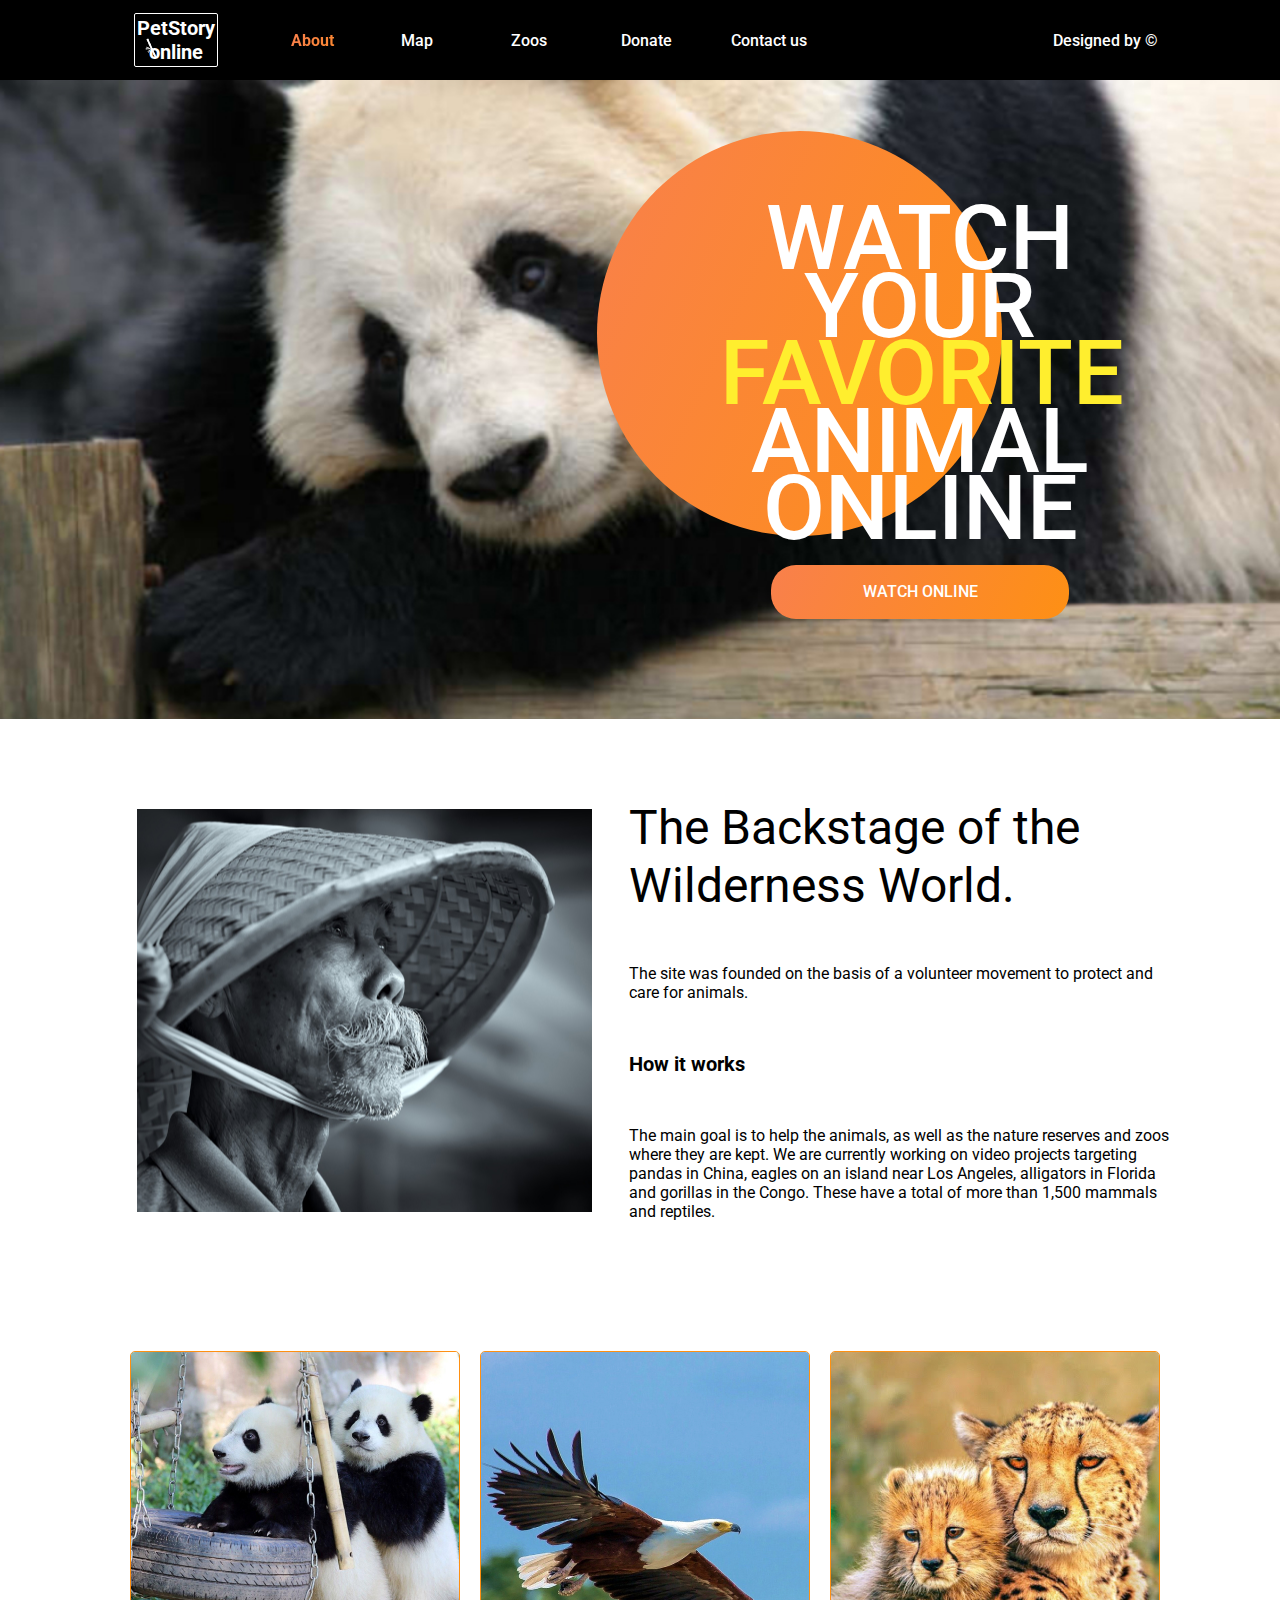
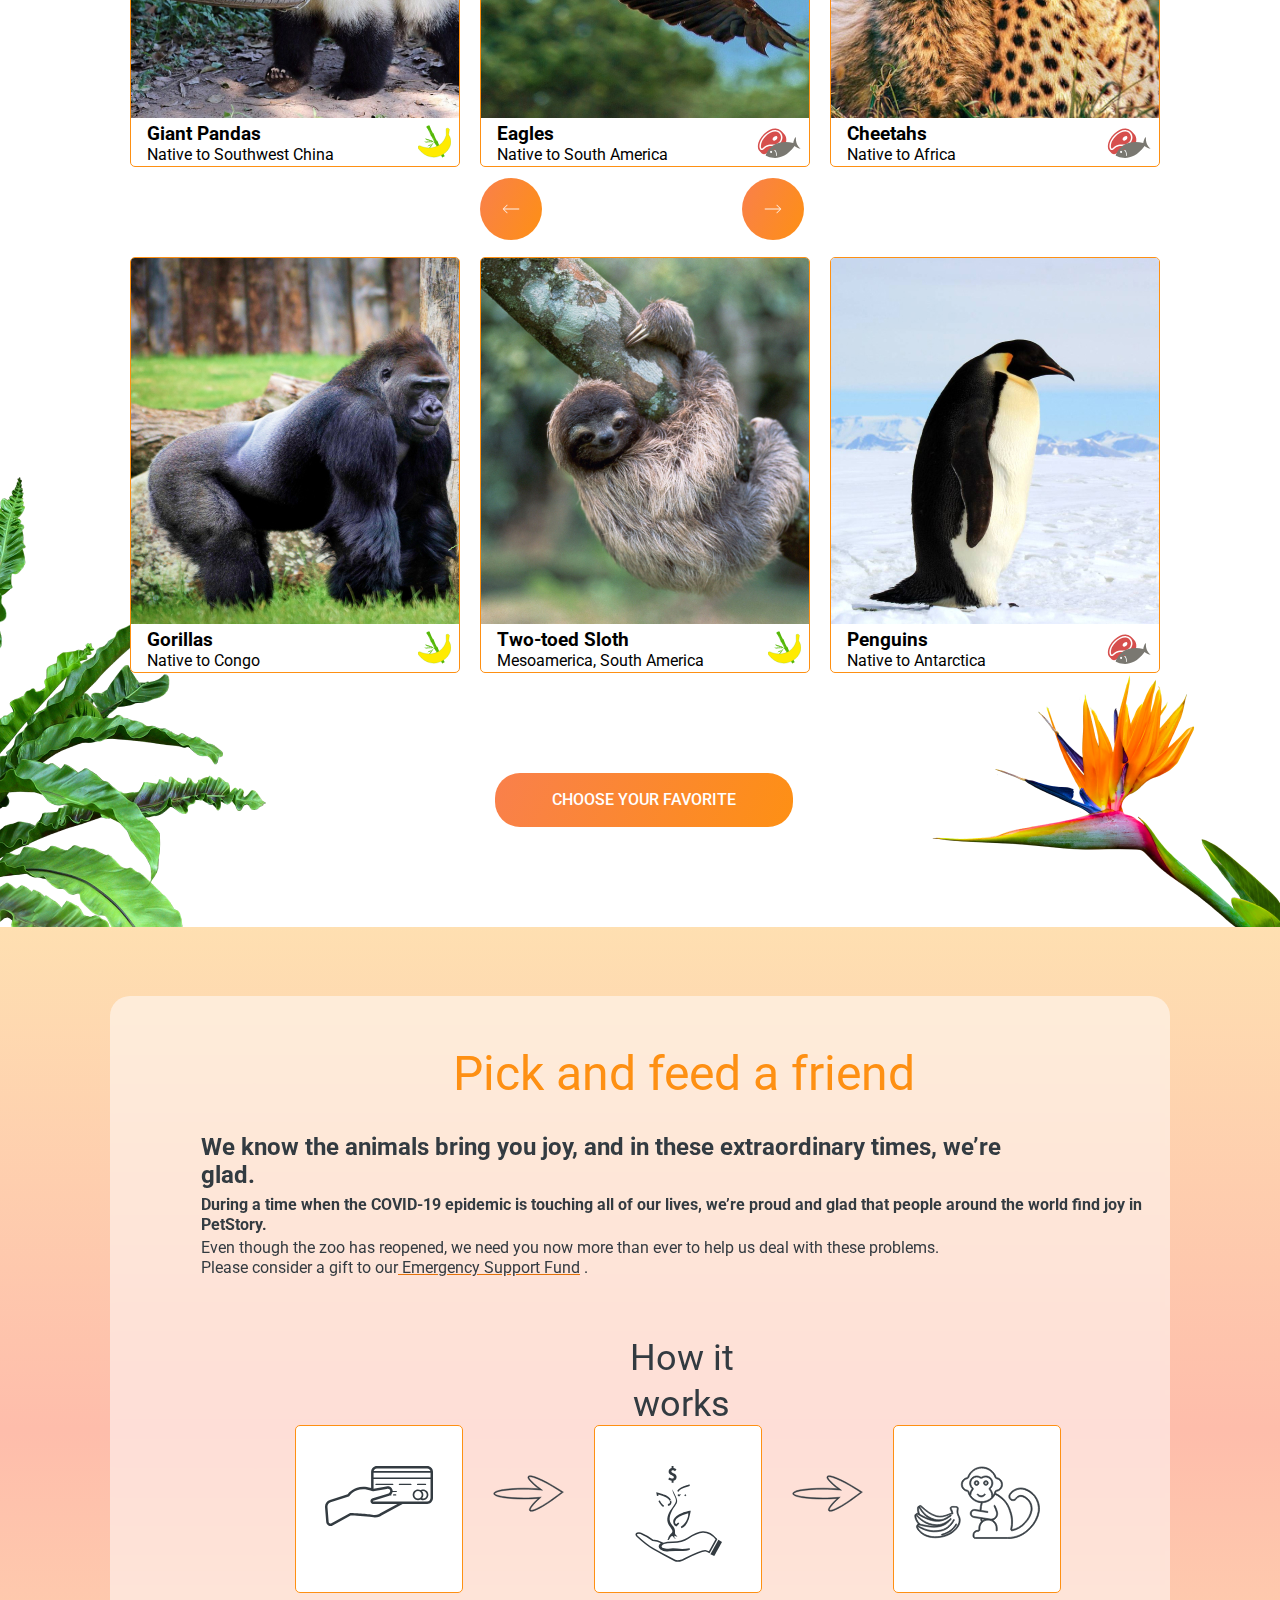
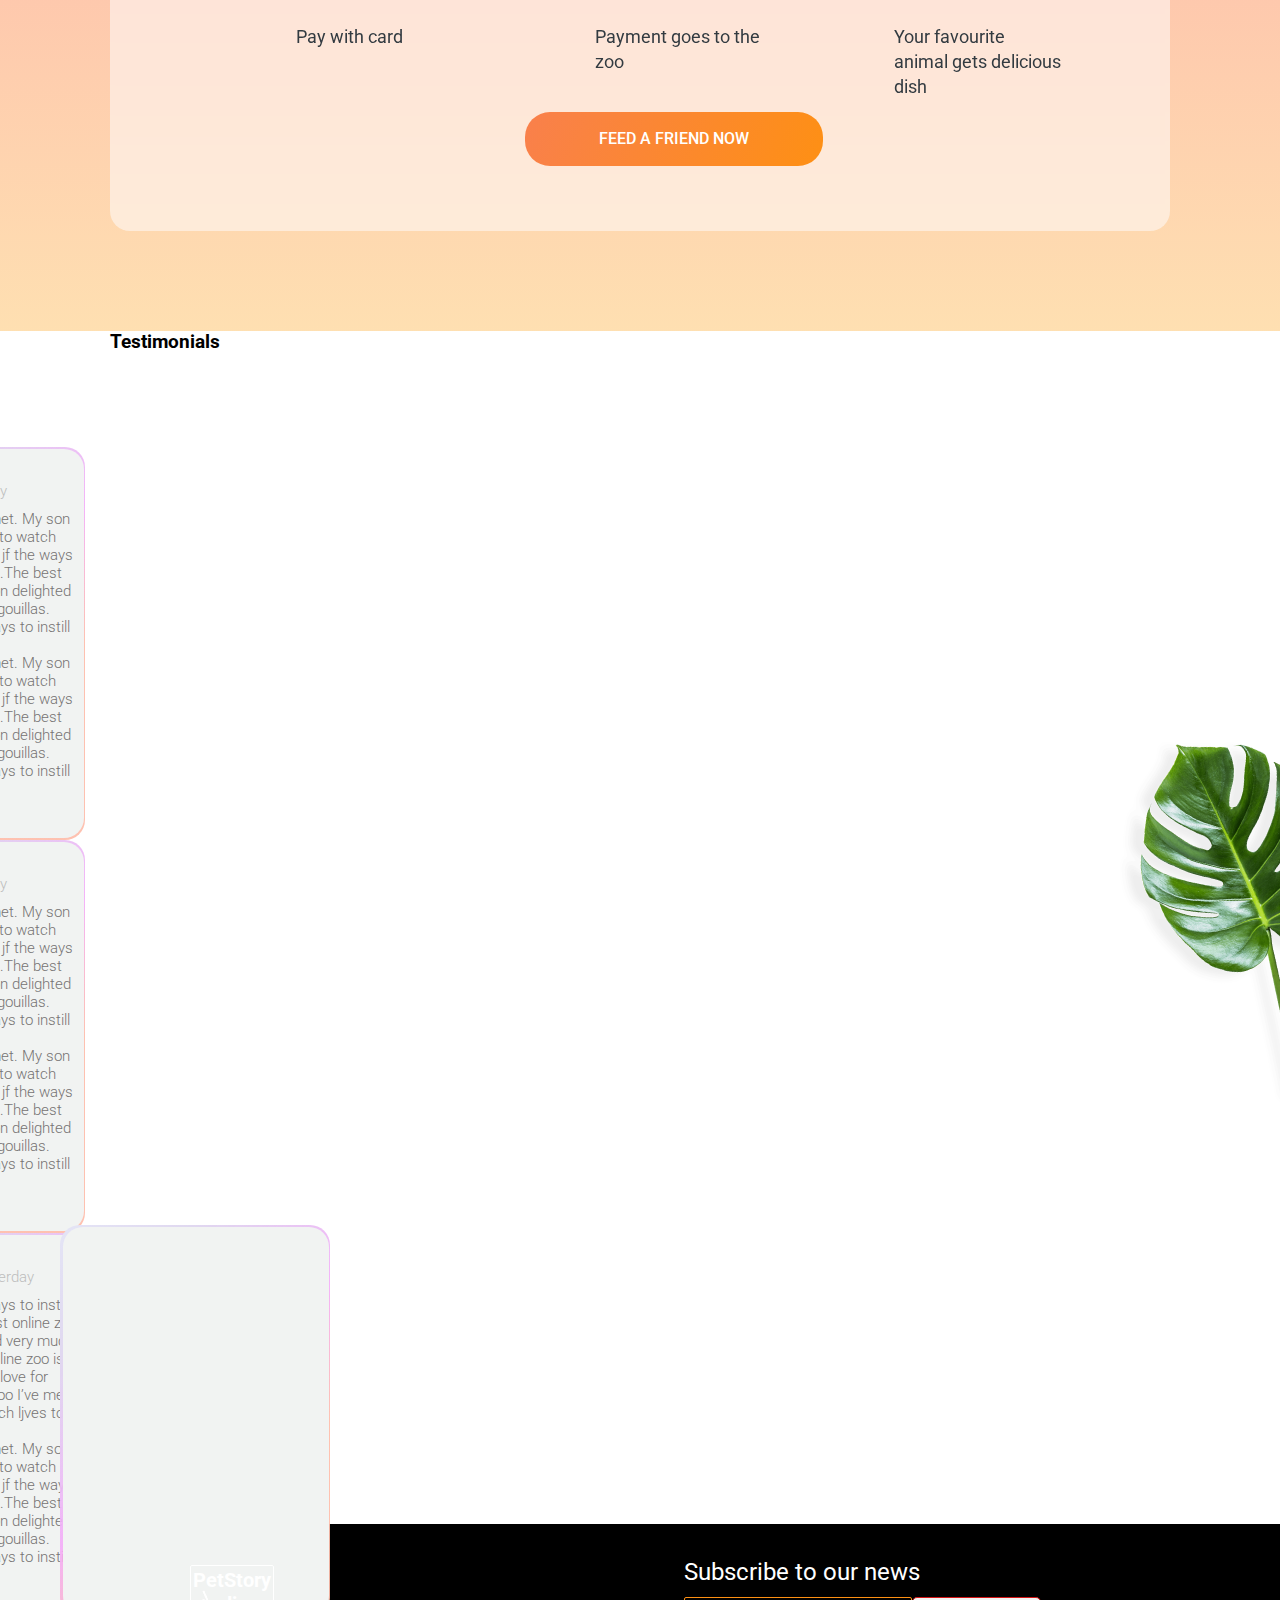
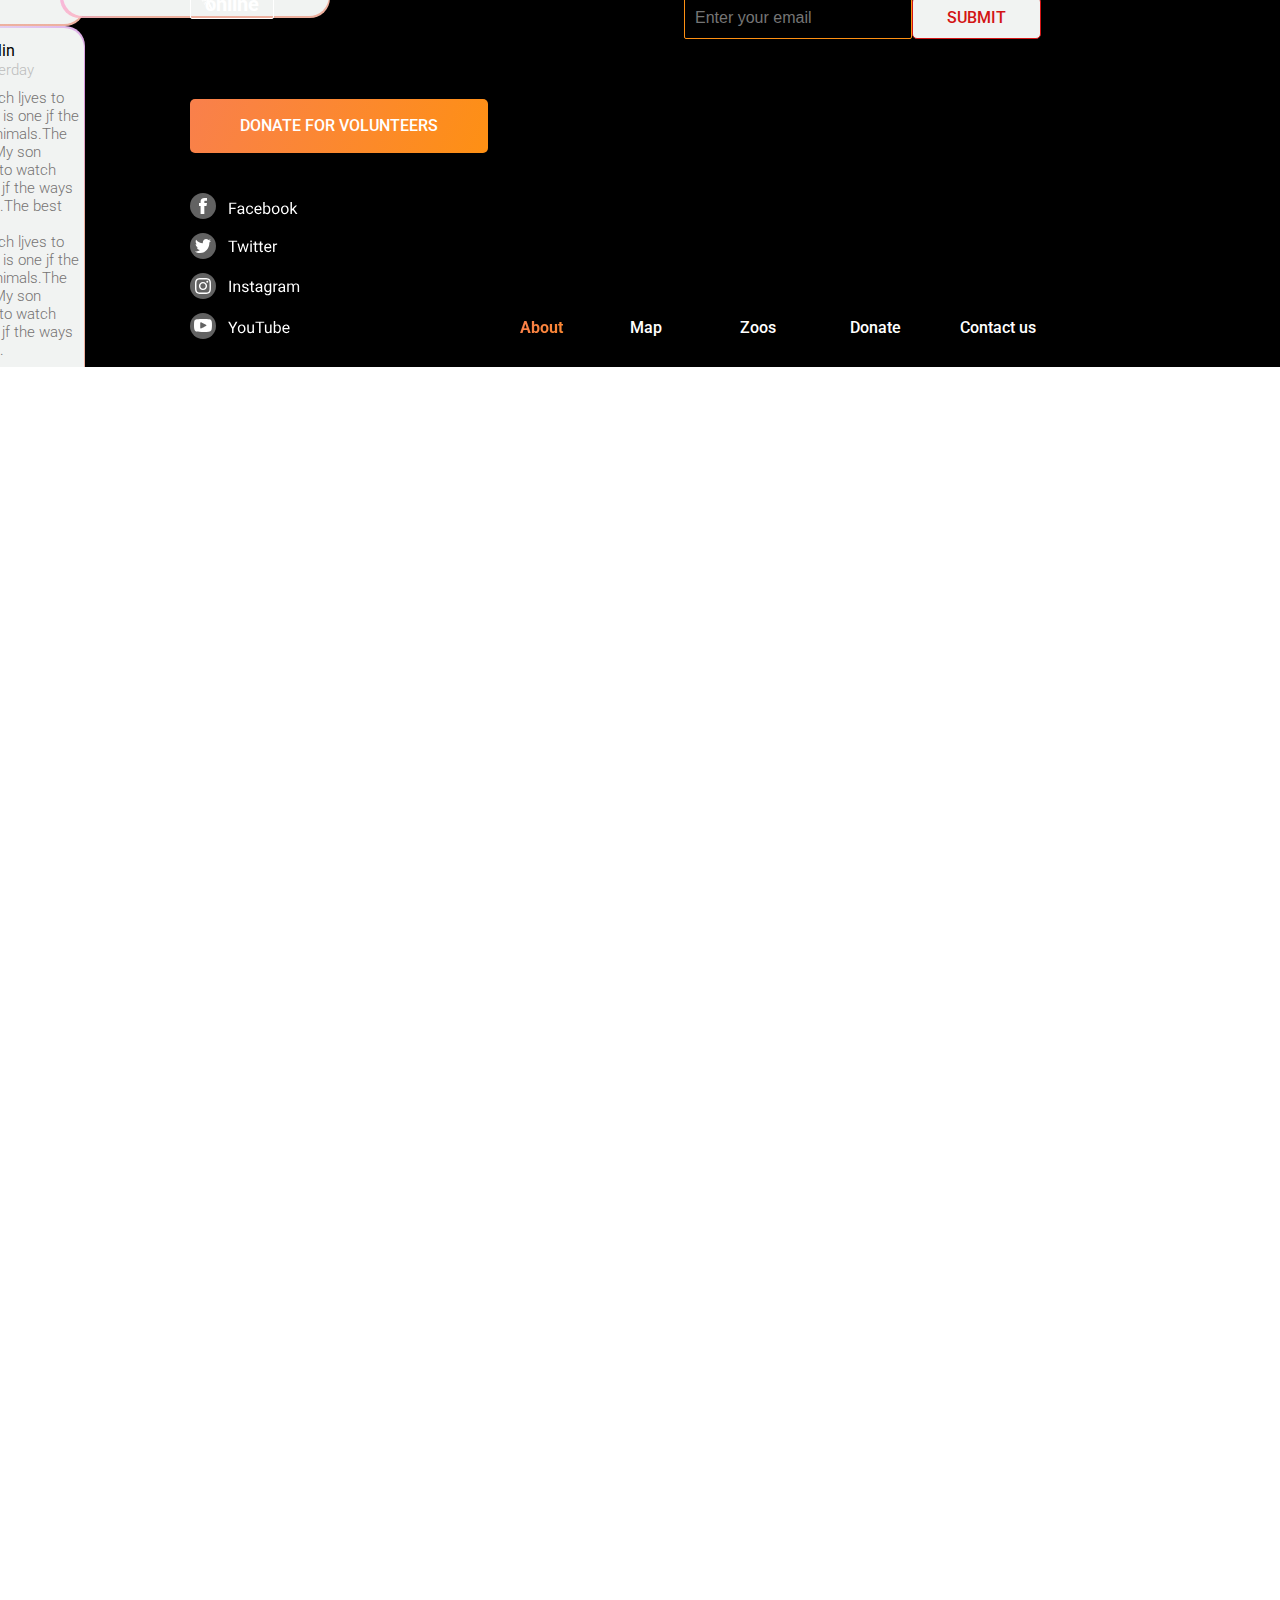
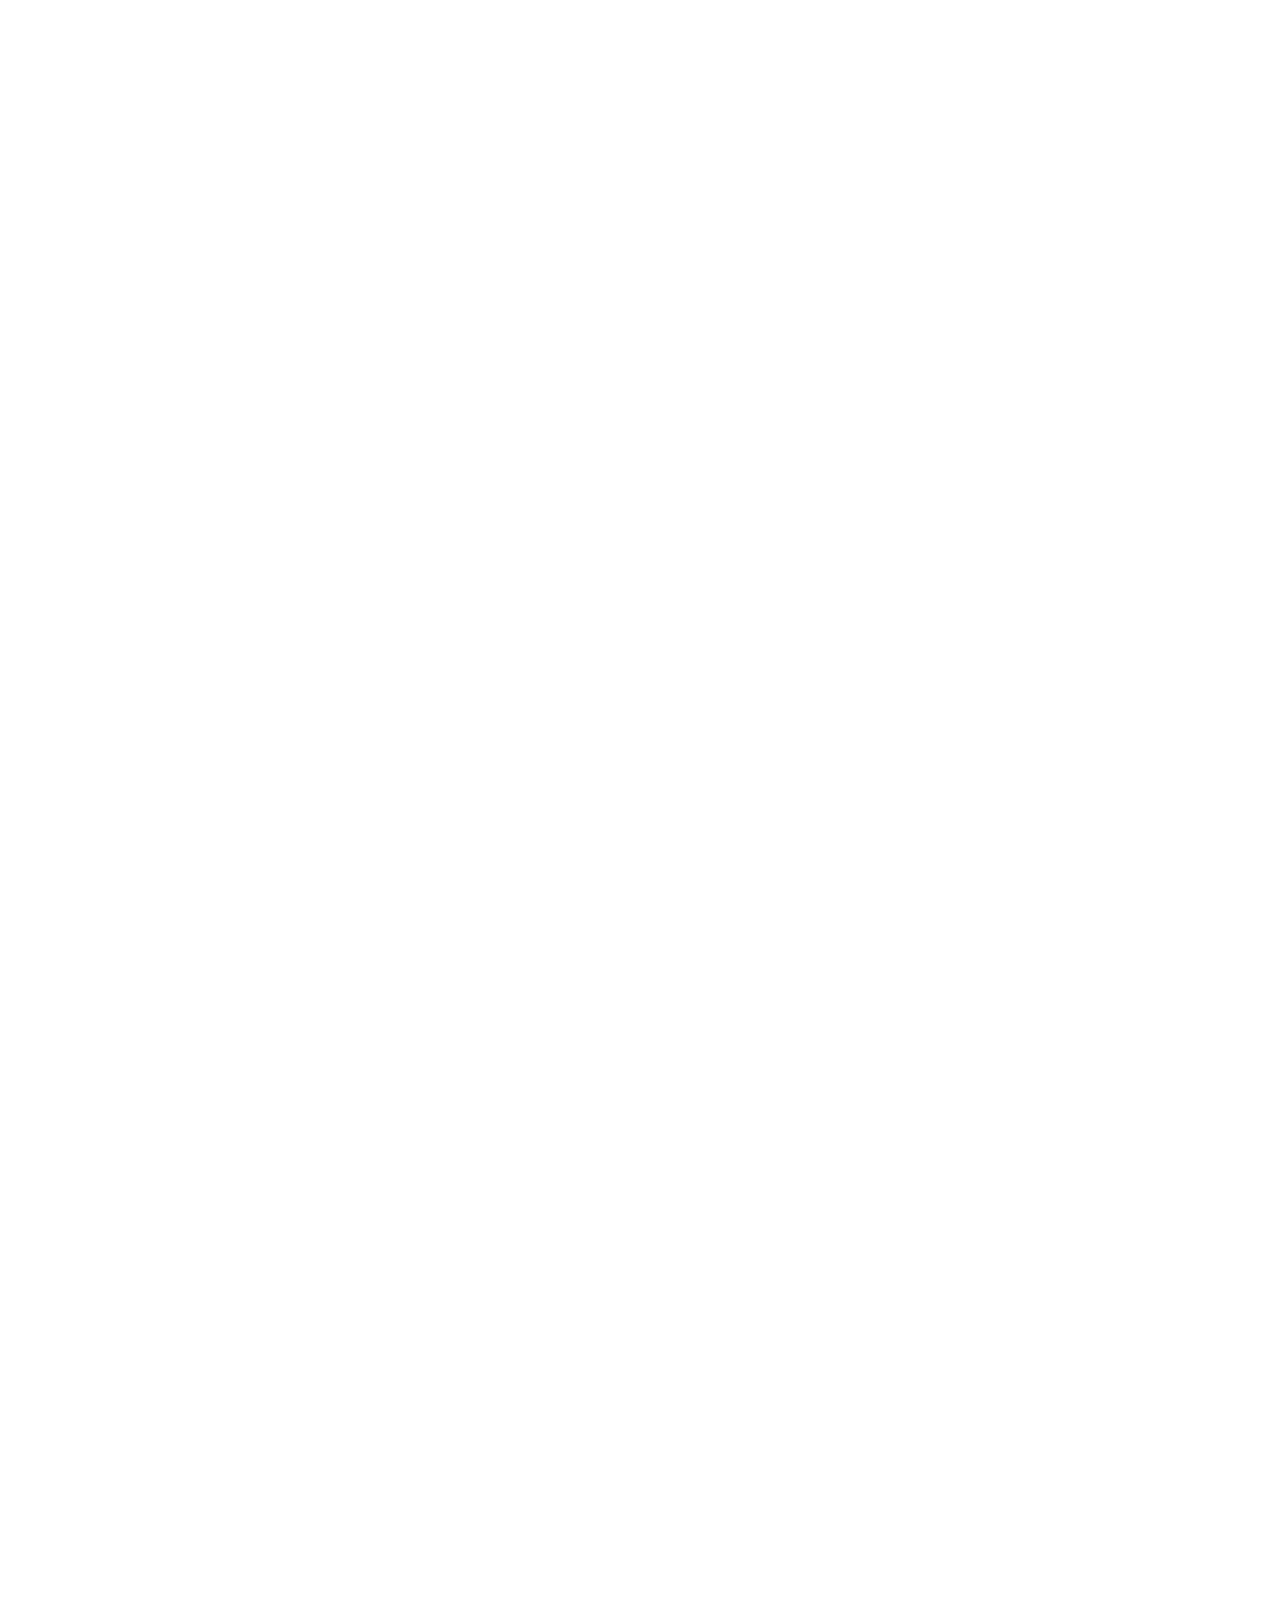
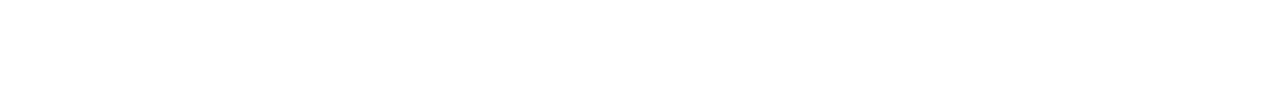
==== commit 81ca68dd: "feat: add animation" ====
--- a/pages/main/index.html
+++ b/pages/main/index.html
@@ -10,7 +10,7 @@
   <link rel="stylesheet" href="style.css">
   <title>Online zoo</title>
 </head>
-<body>
+<body class="body">
   <header>
     <div class="wrapper">
        <div class="header-box">
@@ -38,9 +38,6 @@
               </div>
           </div>
           <div class="header__popup" id="burgerpopup">
-              <ul id="burger">
-
-              </ul>
           </div>
       </div>
   </header>
@@ -90,10 +87,12 @@
   <section class="animals">
     <div class="wrapper">
     <div class="animal-box">
+    <div class="slider-wrapper">
     <div class="box-buttons">
         <button class="button btn-left"></button>
         <button class="button btn-right"></button>
     </div>
+    <div class="slider">
     <div class="card-box">
       <div class="box-center">
           <div class="animal-card">
@@ -169,6 +168,8 @@
       </div>
     </div>
     </div>
+  </div>
+  </div>
   </div>
   </div>
     <button class="button choose-your-favorite">choose your favorite</button>
@@ -227,63 +228,153 @@
     </div>
   </section>
   <section class="Testimonials">
-  <div class="wrapper">
-    <div class="title-testimation">
+  <div class="wrapper wrapper-testimonials">
+    <div class="title-testimonials">
     <h3>Testimonials</h3>
     </div>
   <div class="layout-3-column">
     <div class="comm">
-      <div class="card-comment1">
-        <div class="back">
-      <div class="comm-content">
-        <img src="../../assets/icons/user_icon.svg" alt="user-no-picture">
-        <h5>Michael John </h5>
+      <div class="testimonials-slide">
+      <div class="slide1 card-comment1" id="0">
+        <div class="back">
+      <div class="comm-content">
+        <img src="../../assets/icons/user_icon.svg" alt="user-no-picture"  class="comm-img">
+        <h5 class="user-name">Michael John </h5>
         <span class="comm-title">Local Austria•Today</span>
         <p class="copy1">The best online zoo I’ve met. My son delighted very much ljves to watch gouillas. Online zoo is one jf the ways to instill a love for animals.The best online zoo I’ve met. My son delighted very much ljves to watch gouillas. Online zoo is one jf the ways to instill a love for animals.</p>
         <p class="copy">The best online zoo I’ve met. My son delighted very much ljves to watch gouillas. Online zoo is one jf the ways to instill a love for animals.The best online zoo I’ve met. My son delighted very much ljves to watch gouillas. Online zoo is one jf the ways to instill a love for animals.</p>
       </div>
       </div>
       </div>
-      <div class="card-comment2">
-        <div class="back">
-      <div class="comm-content">
-        <img src="../../assets/icons/user1.svg" alt="user-no-picture">
-        <h5>Oska Samborska</h5>
+      <div class="slide card-comment1" id="1">
+        <div class="back">
+      <div class="comm-content">
+        <img src="../../assets/icons/user_icon.svg" alt="user-no-picture" class="comm-img">
+        <h5 class="user-name">Michael John </h5>
+        <span class="comm-title">Local Austria•Today</span>
+        <p class="copy1">The best online zoo I’ve met. My son delighted very much ljves to watch gouillas. Online zoo is one jf the ways to instill a love for animals.The best online zoo I’ve met. My son delighted very much ljves to watch gouillas. Online zoo is one jf the ways to instill a love for animals.</p>
+        <p class="copy">The best online zoo I’ve met. My son delighted very much ljves to watch gouillas. Online zoo is one jf the ways to instill a love for animals.The best online zoo I’ve met. My son delighted very much ljves to watch gouillas. Online zoo is one jf the ways to instill a love for animals.</p>
+      </div>
+      </div>
+      </div>
+      <div class="slide card-comment1" id="2">
+        <div class="back">
+      <div class="comm-content">
+        <img src="../../assets/icons/user1.svg" alt="user-no-picture"  class="comm-img">
+        <h5 class="user-name">Oska Samborska</h5>
         <span class="comm-title">Local Austria•Yesterday</span>
         <p class="copy1"> Online zoo is one jf the ways to instill a love for animals.The best online zoo I’ve met. My son delighted very much ljves to watch gouillas. Online zoo is one jf the ways to instill a love for animals.The best online zoo I’ve met. My son delighted very much ljves to watch gouillas.</p>
         <p class="copy">The best online zoo I’ve met. My son delighted very much ljves to watch gouillas. Online zoo is one jf the ways to instill a love for animals.The best online zoo I’ve met. My son delighted very much ljves to watch gouillas. Online zoo is one jf the ways to instill a love for animals.</p>
       </div>
       </div>
       </div>
-      <div class="card-comment3">
-        <div class="back">
-      <div class="comm-content">
-        <img src="../../assets/icons/user2.svg" alt="user-no-picture">
-        <h5>Fredericka Michelin</h5>
+      <div class="slide card-comment1" id="3">
+        <div class="back">
+      <div class="comm-content">
+        <img src="../../assets/icons/user2.svg" alt="user-no-picture"  class="comm-img">
+        <h5 class="user-name">Fredericka Michelin</h5>
         <span class="comm-title">Local Austria•Yesterday</span>
         <p class="copy1">My son delighted very much ljves to watch gouillas. Online zoo is one jf the ways to instill a love for animals.The best online zoo I’ve met. My son delighted very much ljves to watch gouillas. Online zoo is one jf the ways to instill a love for animals.The best online zoo</p>
         <p class="copy">My son delighted very much ljves to watch gouillas. Online zoo is one jf the ways to instill a love for animals.The best online zoo I’ve met. My son delighted very much ljves to watch gouillas. Online zoo is one jf the ways to instill a love for animals.</p>
       </div>
       </div>
       </div>
-      <div class="card-comment4">
-        <div class="back">
-      <div class="comm-content">
-        <img src="../../assets/icons/user3.svg" alt="user-no-picture">
+      <div class="slide1 card-comment1" id="4">
+        <div class="back">
+      <div class="comm-content">
+        <img src="../../assets/icons/user3.svg" alt="user-no-picture"  class="comm-img">
+        <h5 class="user-name">Mila Riksha</h5>
+        <span class="comm-title">Local Austria•Yesterday</span>
+        <p class="copy1">The best online zoo I’ve met. My son delighted very much ljves to watch gouillas. Online zoo is one jf the ways to instill a love for animals.The best online zoo I’ve met. My son delighted very much ljves to watch gouillas. Online zoo is one jf the ways to instill a love for animals. The best online zoo I’ve met. My son delighted very much ljves to watch gouillas. Online zoo is one jf the ways to instill a love for animals.The best online zoo I’ve met. My son delighted very much ljves to watch gouillas. Online zoo is one jf the ways to instill a love for animals.</p>
+      </div>
+      </div>
+      </div>
+      <div class="slide1 card-comment1" id="5">
+        <div class="back">
+      <div class="comm-content">
+        <img src="../../assets/icons/user1.svg" alt="user-no-picture"  class="comm-img">
+        <h5 class="user-name">Oska Samborska</h5>
+        <span class="comm-title">Local Austria•Yesterday</span>
+        <p class="copy1"> Online zoo is one jf the ways to instill a love for animals.The best online zoo I’ve met. My son delighted very much ljves to watch gouillas. Online zoo is one jf the ways to instill a love for animals.The best online zoo I’ve met. My son delighted very much ljves to watch gouillas.</p>
+        <p class="copy">The best online zoo I’ve met. My son delighted very much ljves to watch gouillas. Online zoo is one jf the ways to instill a love for animals.The best online zoo I’ve met. My son delighted very much ljves to watch gouillas. Online zoo is one jf the ways to instill a love for animals.</p>
+      </div>
+      </div>
+      </div>
+      <div class="slide1 card-comment1" id="6">
+        <div class="back">
+      <div class="comm-content">
+        <img src="../../assets/icons/user2.svg" alt="user-no-picture"  class="comm-img">
+        <h5 class="user-name">Fredericka Michelin</h5>
+        <span class="comm-title">Local Austria•Yesterday</span>
+        <p class="copy1">My son delighted very much ljves to watch gouillas. Online zoo is one jf the ways to instill a love for animals.The best online zoo I’ve met. My son delighted very much ljves to watch gouillas. Online zoo is one jf the ways to instill a love for animals.The best online zoo</p>
+        <p class="copy">My son delighted very much ljves to watch gouillas. Online zoo is one jf the ways to instill a love for animals.The best online zoo I’ve met. My son delighted very much ljves to watch gouillas. Online zoo is one jf the ways to instill a love for animals.</p>
+      </div>
+      </div>
+      </div>
+      <div class="slide1 card-comment1" id="7">
+        <div class="back">
+      <div class="comm-content">
+        <img src="../../assets/icons/user3.svg" alt="user-no-picture"  class="comm-img">
+        <h5 class="user-name">Mila Riksha</h5>
+        <span class="comm-title">Local Austria•Yesterday</span>
+        <p class="copy1">The best online zoo I’ve met. My son delighted very much ljves to watch gouillas. Online zoo is one jf the ways to instill a love for animals.The best online zoo I’ve met. My son delighted very much ljves to watch gouillas. Online zoo is one jf the ways to instill a love for animals. The best online zoo I’ve met. My son delighted very much ljves to watch gouillas. Online zoo is one jf the ways to instill a love for animals.The best online zoo I’ve met. My son delighted very much ljves to watch gouillas. Online zoo is one jf the ways to instill a love for animals.</p>
+      </div>
+      </div>
+      </div>
+      <div class="slide1 card-comment1" id="8">
+        <div class="back">
+      <div class="comm-content">
+        <img src="../../assets/icons/user1.svg" alt="user-no-picture"  class="comm-img">
+        <h5 class="user-name">Oska Samborska</h5>
+        <span class="comm-title">Local Austria•Yesterday</span>
+        <p class="copy1"> Online zoo is one jf the ways to instill a love for animals.The best online zoo I’ve met. My son delighted very much ljves to watch gouillas. Online zoo is one jf the ways to instill a love for animals.The best online zoo I’ve met. My son delighted very much ljves to watch gouillas.</p>
+        <p class="copy">The best online zoo I’ve met. My son delighted very much ljves to watch gouillas. Online zoo is one jf the ways to instill a love for animals.The best online zoo I’ve met. My son delighted very much ljves to watch gouillas. Online zoo is one jf the ways to instill a love for animals.</p>
+      </div>
+      </div>
+      </div>
+      <div class="slide1 card-comment1" id="9">
+        <div class="back">
+      <div class="comm-content">
+        <img src="../../assets/icons/user2.svg" alt="user-no-picture" class="comm-img">
+        <h5>Fredericka Michelin</h5>
+        <span class="comm-title">Local Austria•Yesterday</span>
+        <p class="copy1">My son delighted very much ljves to watch gouillas. Online zoo is one jf the ways to instill a love for animals.The best online zoo I’ve met. My son delighted very much ljves to watch gouillas. Online zoo is one jf the ways to instill a love for animals.The best online zoo</p>
+        <p class="copy">My son delighted very much ljves to watch gouillas. Online zoo is one jf the ways to instill a love for animals.The best online zoo I’ve met. My son delighted very much ljves to watch gouillas. Online zoo is one jf the ways to instill a love for animals.</p>
+      </div>
+      </div>
+      </div>
+      <div class="slide1 card-comment1" id="10">
+        <div class="back">
+      <div class="comm-content">
+        <img src="../../assets/icons/user3.svg" alt="user-no-picture" class="comm-img">
         <h5>Mila Riksha</h5>
         <span class="comm-title">Local Austria•Yesterday</span>
         <p class="copy1">The best online zoo I’ve met. My son delighted very much ljves to watch gouillas. Online zoo is one jf the ways to instill a love for animals.The best online zoo I’ve met. My son delighted very much ljves to watch gouillas. Online zoo is one jf the ways to instill a love for animals. The best online zoo I’ve met. My son delighted very much ljves to watch gouillas. Online zoo is one jf the ways to instill a love for animals.The best online zoo I’ve met. My son delighted very much ljves to watch gouillas. Online zoo is one jf the ways to instill a love for animals.</p>
       </div>
       </div>
+      </div>
+      
       </div>
       <input class="bar" type="range" min="0" max="7" value="0">
       <div class="leave-feedback">
         <button class="button2 button-lf">leave feedback</button>
       </div>
     </div>
-  </div>
-  </div>
   </section>
+  <div class="popup popup__wrapper">
+    <img class="feedback__close_popup" src="../../assets/icons/x_icon.svg" alt="close popup">
+    <div class="card-comment1 feedback_popup">
+    <div class="back">
+      <div class="comm-content">
+    <img class="comm-img feedback__image_popup">
+    <h5 class="user-name feedback__title_popup"></h5>
+    <span class="comm-title feedback__desc_popup"></span>
+    <p class="copy1 feedback__text_popup"></p>
+    <p class="copy feedback__text_popup2"></p>
+  </div>
+  </div>
+  </div>
+  </main>
   <footer class="footer">
     <div class="wrapper">
       <div class="logo-footer">
--- a/pages/main/style.css
+++ b/pages/main/style.css
@@ -4,11 +4,12 @@
 }
 html{
     font-size: 10px;
+    overflow-x:hidden;
 }
 body{
     font-size: 1.6rem;
     font-family: 'Roboto', sans-serif;
-    /* overflow-x:hidden; */
+    overflow-x:hidden;
 }
 li{
     display: flex;
@@ -1430,6 +1431,14 @@
     .footer-navigation{
         margin-left: 10px;
     }
+    .arrow-green1{
+        transform: rotate(90deg);
+    }
+    .arrow-green2{
+        transform: rotate(90deg);
+        margin-top: 216px;
+        margin-left: 128px;
+    }
 }
   
   @media (max-width: 999px) {
